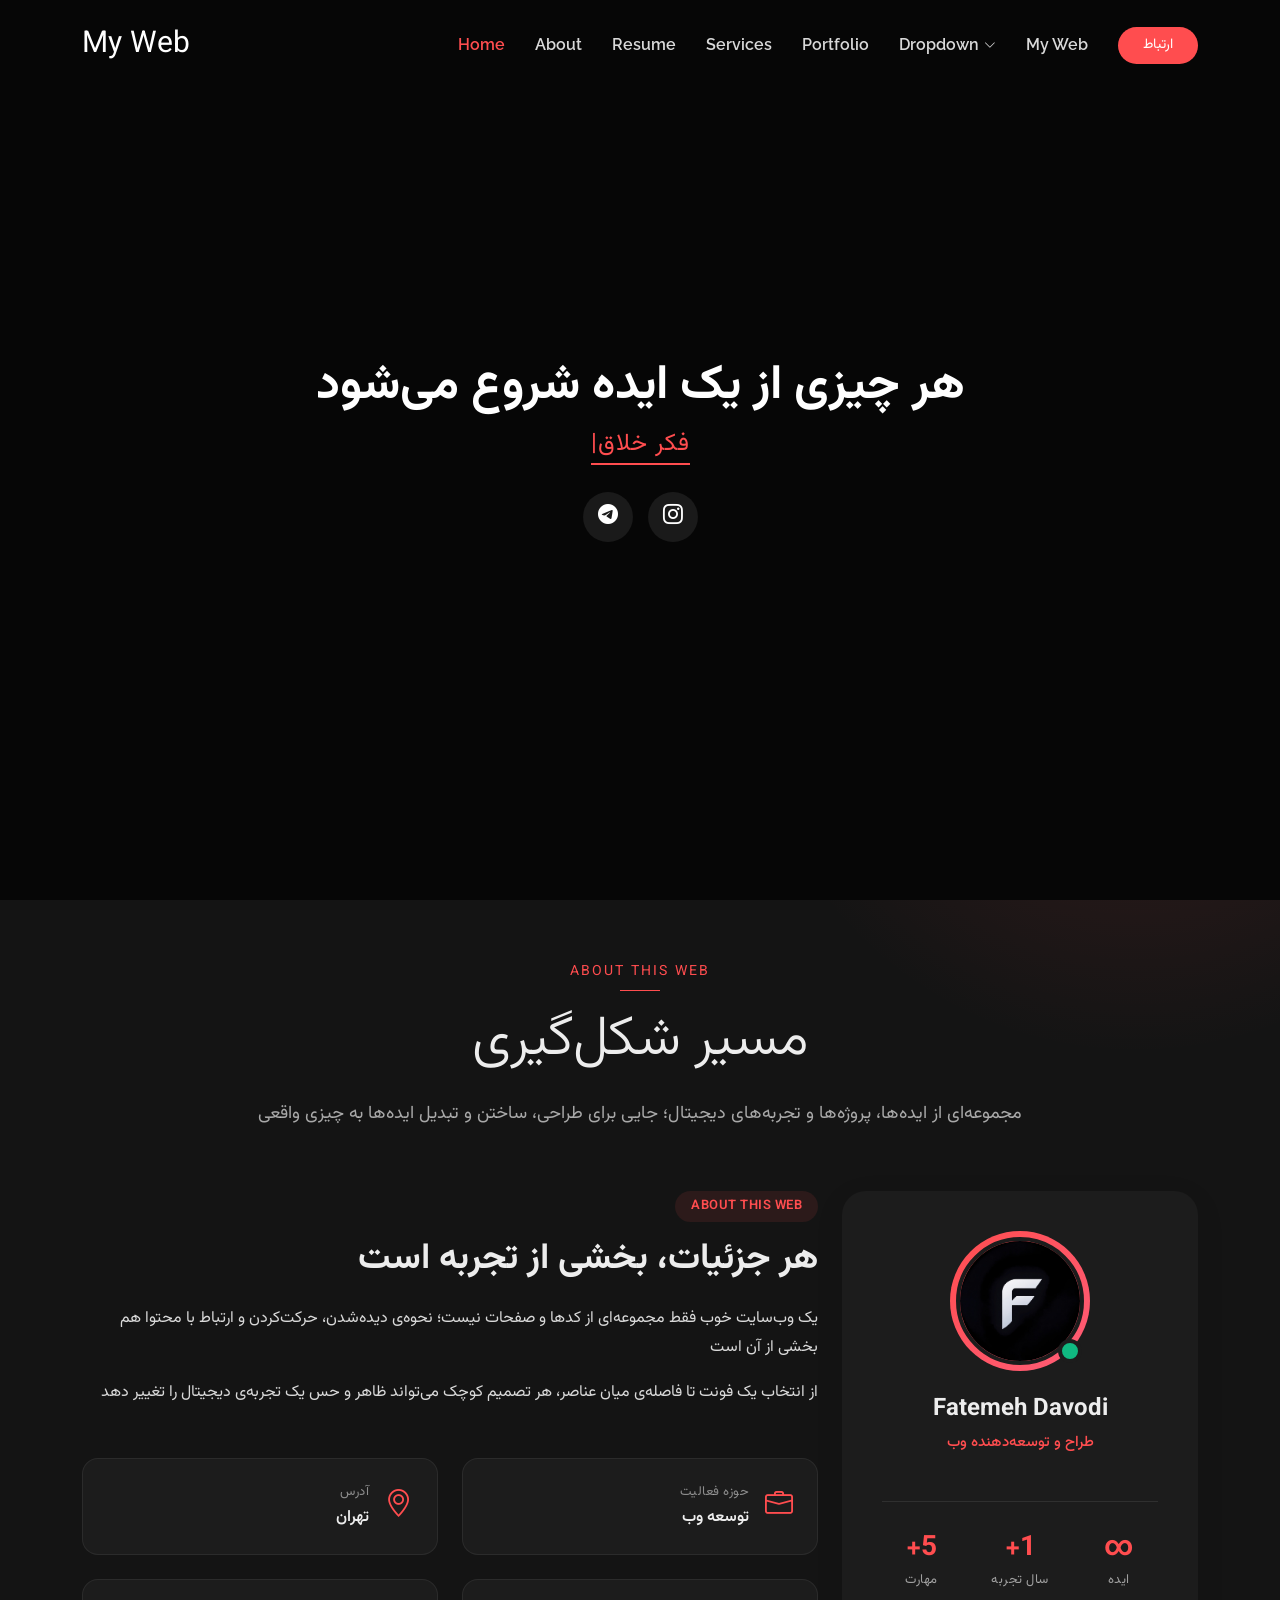
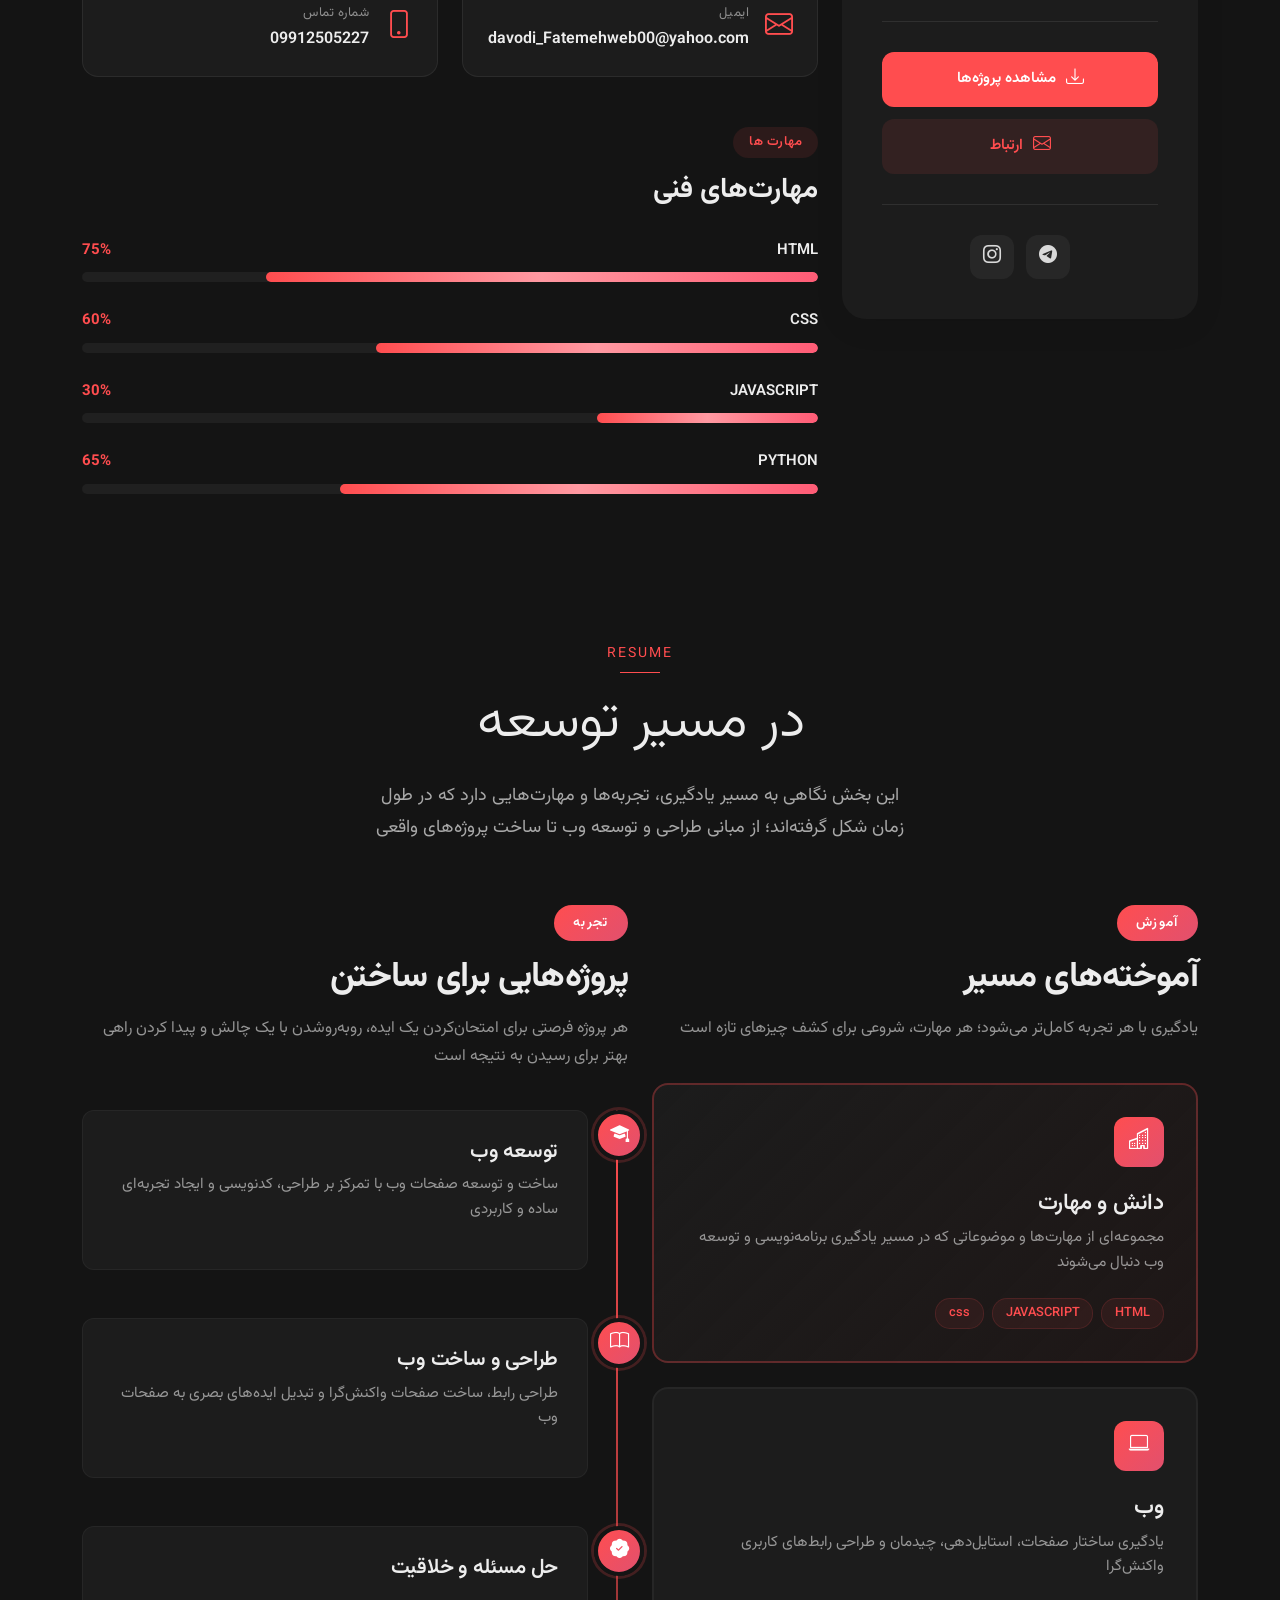
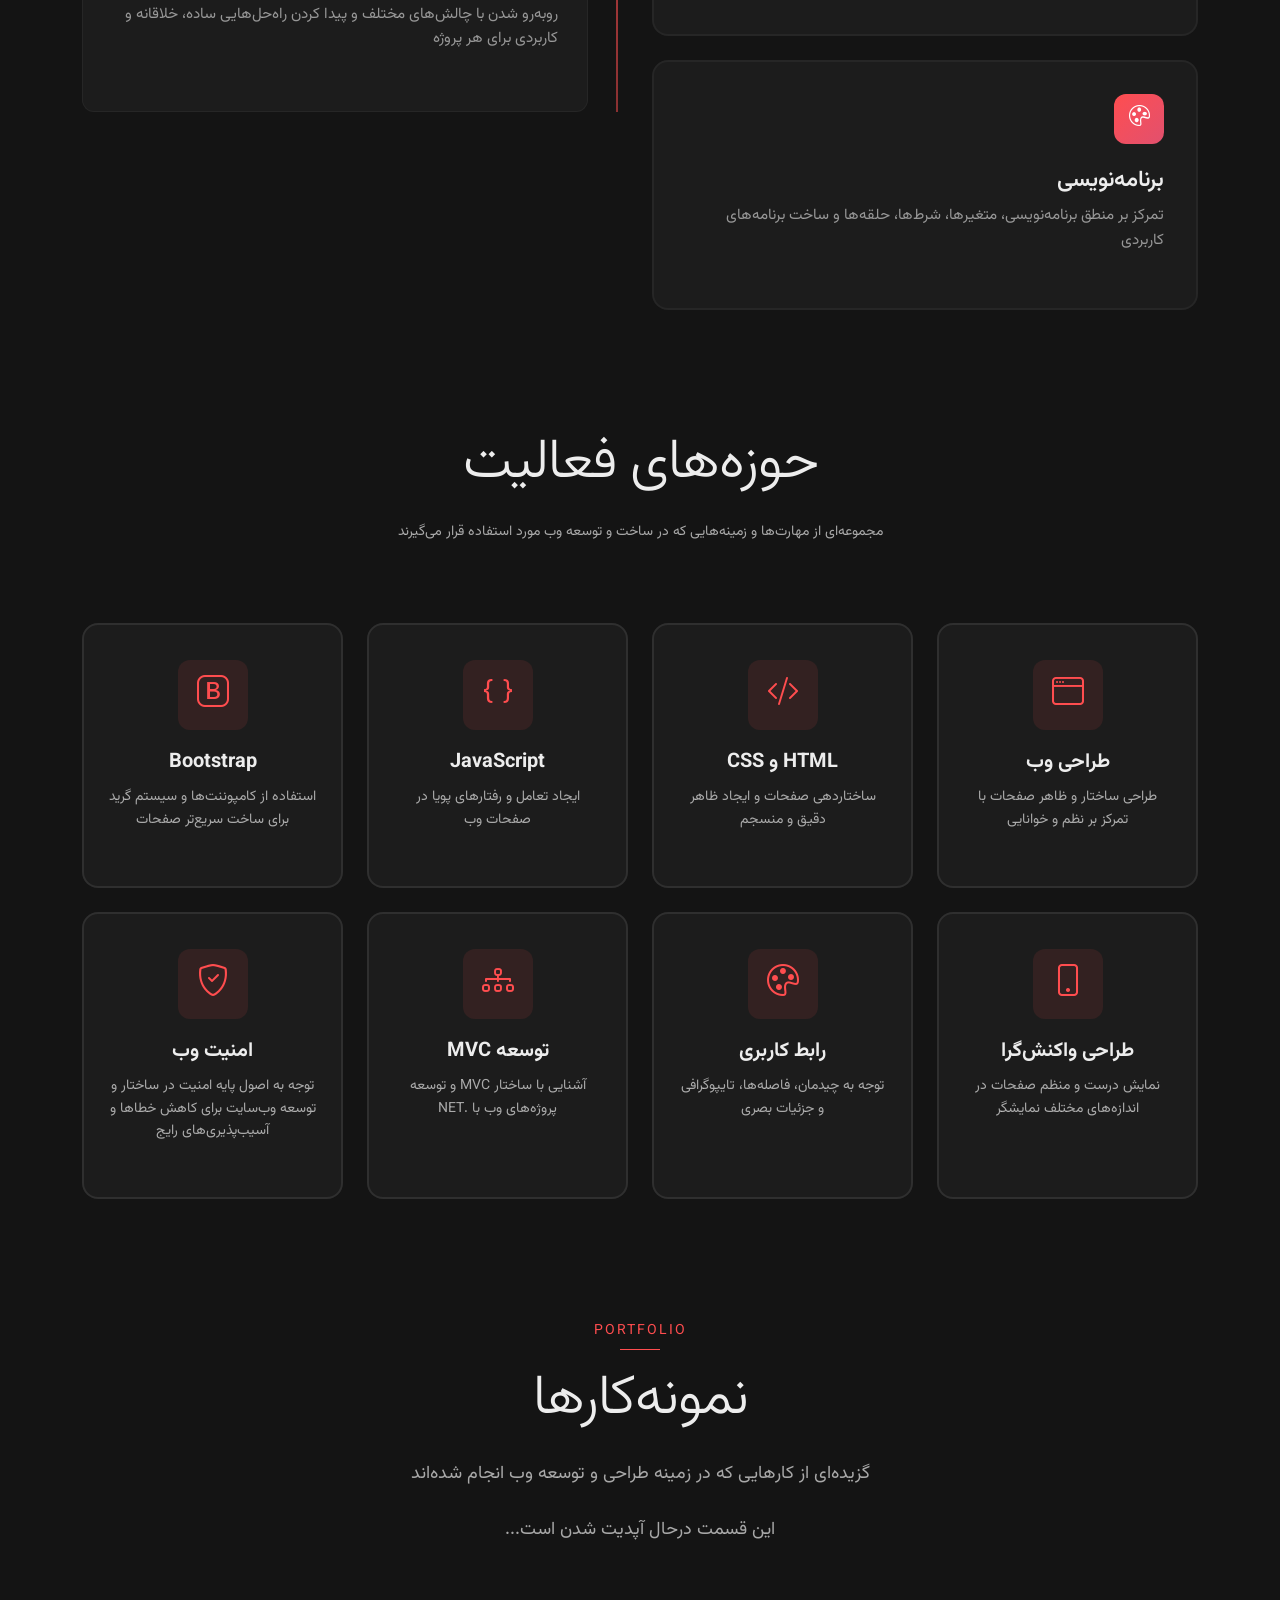
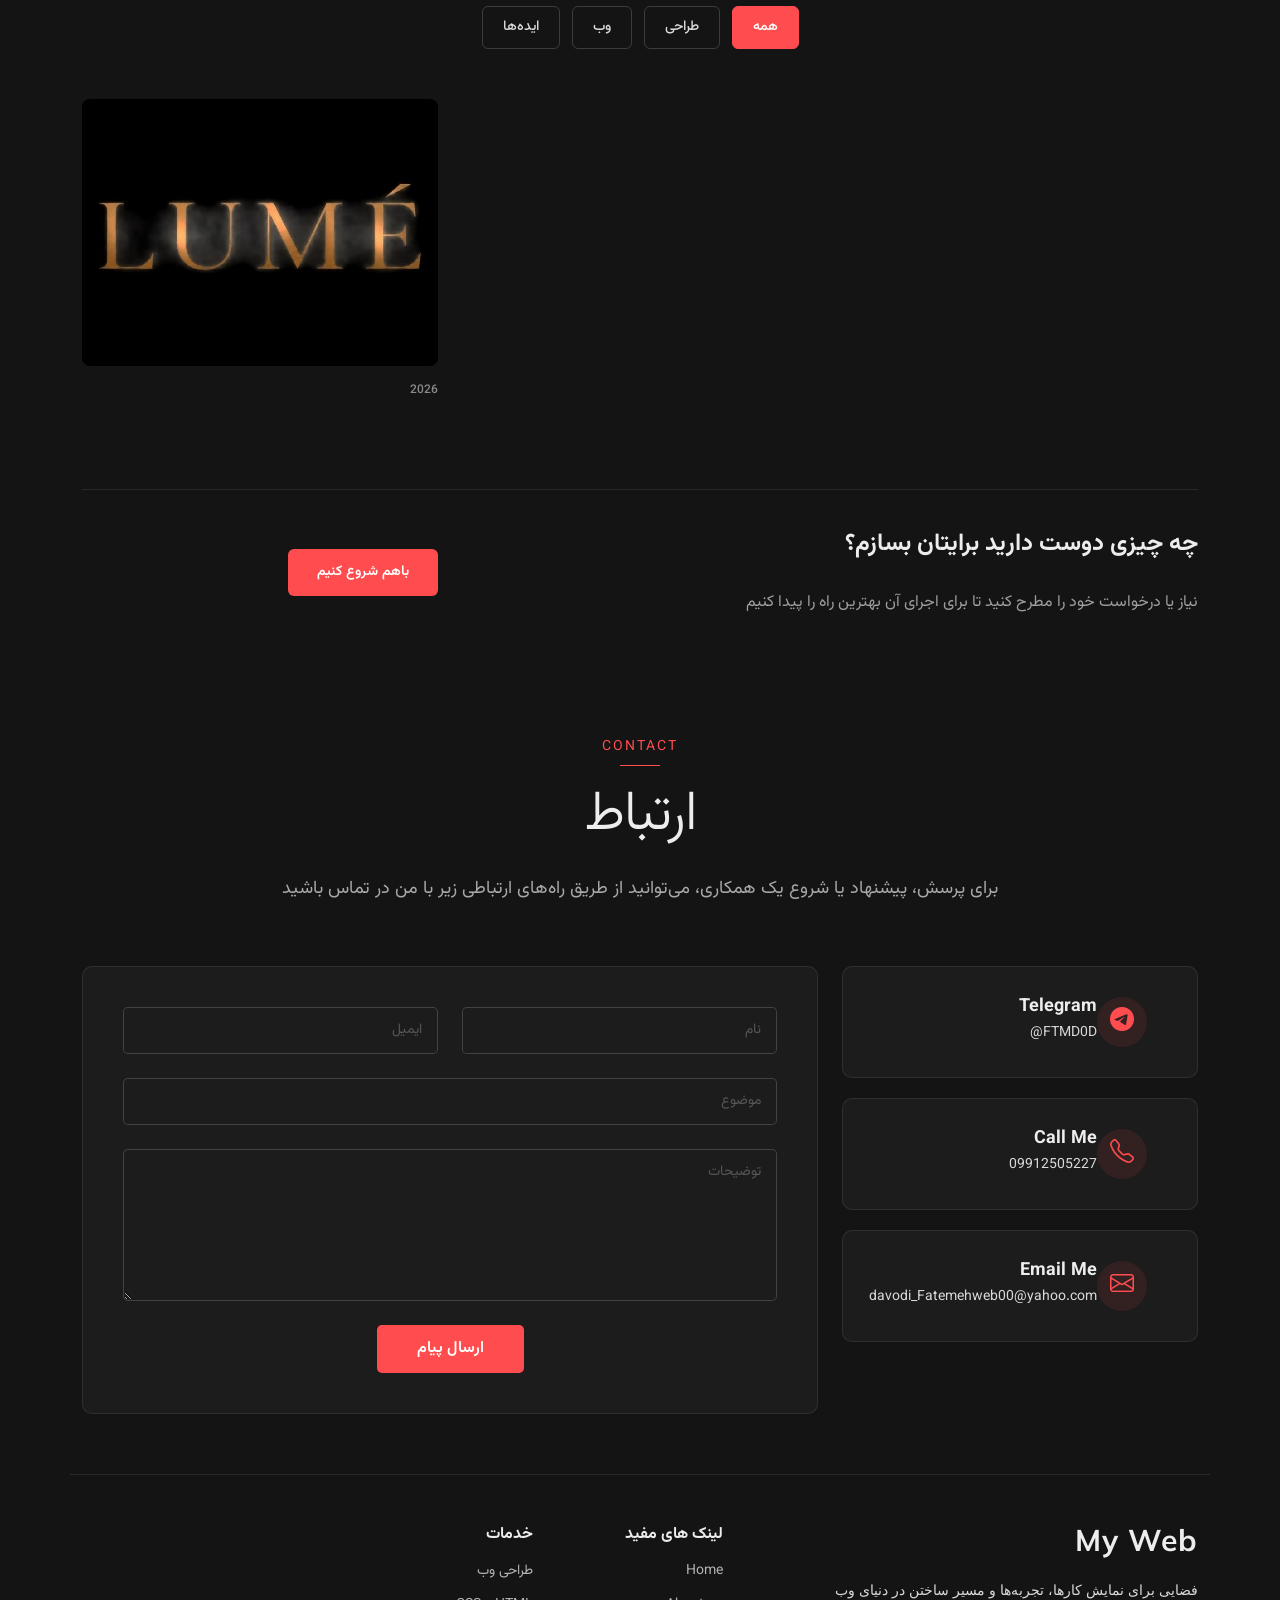
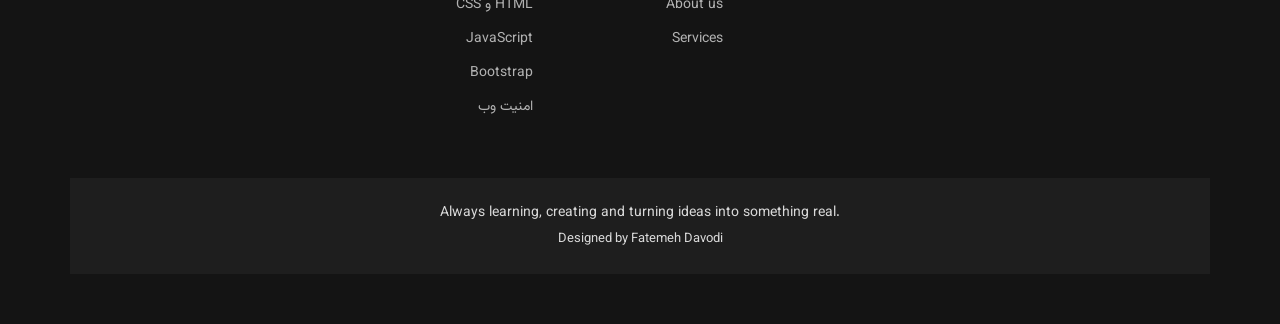
==== index.html @ 041c952c "Initial commit" ====
<!DOCTYPE html>
<html lang="fa" dir="rtl">

<head>
  <meta charset="utf-8">
  <meta content="width=device-width, initial-scale=1.0" name="viewport">
  <title>Index - Craftivo Bootstrap Template</title>
  <meta name="description" content="">
  <meta name="keywords" content="">
<link rel="preconnect" href="https://fonts.googleapis.com">
<link rel="preconnect" href="https://fonts.gstatic.com" crossorigin>
<link href="https://fonts.googleapis.com/css2?family=Vazirmatn:wght@100..900&display=swap" rel="stylesheet">


  <!-- Favicons -->
  <link href="assets/img/logo.jpg" rel="icon">
  <link href="assets/img/apple-touch-icon.png" rel="apple-touch-icon">

  <!-- Fonts -->
  <link href="https://fonts.googleapis.com" rel="preconnect">
  <link href="https://fonts.gstatic.com" rel="preconnect" crossorigin>
  <link href="https://fonts.googleapis.com/css2?family=Roboto:ital,wght@0,100;0,300;0,400;0,500;0,700;0,900;1,100;1,300;1,400;1,500;1,700;1,900&family=Raleway:ital,wght@0,100;0,200;0,300;0,400;0,500;0,600;0,700;0,800;0,900;1,100;1,200;1,300;1,400;1,500;1,600;1,700;1,800;1,900&family=Mulish:ital,wght@0,200;0,300;0,400;0,500;0,600;0,700;0,800;0,900;1,200;1,300;1,400;1,500;1,600;1,700;1,800;1,900&display=swap" rel="stylesheet">

  <!-- Vendor CSS Files -->
  <link href="assets/vendor/bootstrap/css/bootstrap.min.css" rel="stylesheet">
  <link href="assets/vendor/bootstrap-icons/bootstrap-icons.css" rel="stylesheet">
  <link href="assets/vendor/aos/aos.css" rel="stylesheet">
  <link href="assets/vendor/glightbox/css/glightbox.min.css" rel="stylesheet">
  <link href="assets/vendor/swiper/swiper-bundle.min.css" rel="stylesheet">

  <!-- Main CSS File -->
  <link href="assets/css/main.css" rel="stylesheet">

  <!-- =======================================================
  * Template Name: Craftivo
  * Template URL: https://bootstrapmade.com/craftivo-bootstrap-portfolio-template/
  * Updated: Oct 04 2025 with Bootstrap v5.3.8
  * Author: BootstrapMade.com
  * License: https://bootstrapmade.com/license/
  ======================================================== -->
</head>

<body class="index-page">

  <header id="header" class="header d-flex align-items-center fixed-top">
    <div class="container-fluid container-xl position-relative d-flex align-items-center">

      <a href="index.html" class="logo d-flex align-items-center me-auto">
        <!-- Uncomment the line below if you also wish to use an image logo -->
        <!-- <img src="assets/img/logo.jpg" alt=""> -->
        <h1 class="sitename">My Web</h1>
      </a>

      <nav id="navmenu" class="navmenu">
        <ul>
          <li><a href="#hero" class="active">Home</a></li>
          <li><a href="#about">About</a></li>
          <li><a href="#resume">Resume</a></li>
          <li><a href="#services">Services</a></li>
          <li><a href="#portfolio">Portfolio</a></li>
          <li class="dropdown"><a href="#"><span>Dropdown</span> <i class="bi bi-chevron-down toggle-dropdown"></i></a>
            <ul>
              <li><a href="lume.html">LUMÉ Jewelry</a></li>
                <ul>
                  <li><a href="lume.html">LUMÉ Jewelry</a></li>
                  <li><a href="#">Deep Dropdown 2</a></li>
                  <li><a href="#">Deep Dropdown 3</a></li>
                  <li><a href="#">Deep Dropdown 4</a></li>
                  <li><a href="#">Deep Dropdown 5</a></li>
                </ul>
              </li>
              <li><a href="#">Dropdown 2</a></li>
              <li><a href="#">Dropdown 3</a></li>
              <li><a href="#">Dropdown 4</a></li>
            </ul>
          </li>
          <li><a href="#contact">My Web</a></li>
        </ul>
        <i class="mobile-nav-toggle d-xl-none bi bi-list"></i>
      </nav>

      <a class="btn-getstarted" href="index.html#contact">ارتباط</a>

    </div>
  </header>

  <main class="main">

    <!-- Hero Section -->
    <section id="hero" class="hero section dark-background">

      <div class="container" data-aos="fade-up" data-aos-delay="100">
        <div class="row justify-content-center">
          <div class="col-lg-8 text-center">
            <h2>هر چیزی از یک ایده شروع می‌شود</h2>
<p>
  <span class="typed" data-typed-items="فکر خلاق, طراحی دقیق, ساخت هوشمند, نتیجه ماندگار"></span>
  <span class="typed-cursor" aria-hidden="true"></span>
</p>
  
<div class="social-links">
  <a href="https://instagram.com/ftm.d_d" target="_blank" rel="noopener noreferrer">
    <i class="bi bi-instagram"></i>
  </a>

  <a href="https://t.me/FTMD0D" target="_blank" rel="noopener noreferrer">
    <i class="bi bi-telegram"></i>
  </a>
</div>

          </div>
        </div>
      </div>

    </section><!-- /Hero Section -->

    <!-- About Section -->
    <section id="about" class="about section">

      <!-- Section Title -->
      <div class="container section-title" data-aos="fade-up">
        <span class="subtitle">About This Web</span>
        <h2>مسیر شکل‌گیری</h2>
        <p>مجموعه‌ای از ایده‌ها، پروژه‌ها و تجربه‌های دیجیتال؛ جایی برای طراحی، ساختن و تبدیل ایده‌ها به چیزی واقعی</p>
      </div><!-- End Section Title -->

      <div class="container" data-aos="fade-up" data-aos-delay="100">

        <div class="row gy-5">
          <div class="col-lg-4" data-aos="zoom-in" data-aos-delay="150">
            <div class="profile-card">
              <div class="profile-header">
                <div class="profile-avatar">
                  <img src="assets/img/logo.jpg" class="img-fluid" alt="">
                  <div class="status-indicator"></div>
                </div>
                <h3>Fatemeh Davodi</h3>
                <span class="role">طراح و توسعه‌دهنده وب</span>
              </div>

              <div class="profile-stats">
                <div class="stat-item">
                  <h4>∞</h4>
                  <p>ایده</p>
                </div>
                <div class="stat-item">
                  <h4>1+</h4>
                  <p>سال تجربه</p>
                </div>
                <div class="stat-item">
                  <h4>5+</h4>
                  <p>مهارت</p>
                </div>
              </div>

              <div class="profile-actions">
                <a href="#portfolio" class="btn-primary"><i class="bi bi-download"></i>مشاهده پروژه‌ها</a>
                <a href="#contact" class="btn-secondary"><i class="bi bi-envelope"></i>ارتباط</a>
              </div>

              <div class="social-connect">
                <a href="https://t.me/FTMD0D" target="_blank" rel="noopener noreferrer">
               <i class="bi bi-telegram"></i>
               </a>
                <a href="https://instagram.com/ftm.d_d" target="_blank" rel="noopener noreferrer">
               <i class="bi bi-instagram"></i>
               </a>
              </div>
            </div>
          </div>

          <div class="col-lg-8" data-aos="fade-left" data-aos-delay="200">
            <div class="content-wrapper">
              <div class="bio-section">
                <div class="section-tag">About This Web</div>
                <h2>هر جزئیات، بخشی از تجربه است</h2>
                <p>یک وب‌سایت خوب فقط مجموعه‌ای از کدها و صفحات نیست؛ نحوه‌ی دیده‌شدن، حرکت‌کردن و ارتباط با محتوا هم بخشی از آن است</p>
                <p>از انتخاب یک فونت تا فاصله‌ی میان عناصر، هر تصمیم کوچک می‌تواند ظاهر و حس یک تجربه‌ی دیجیتال را تغییر دهد</p>
              </div>

              <div class="details-grid">
                <div class="detail-item" data-aos="fade-up" data-aos-delay="250">
                  <i class="bi bi-briefcase"></i>
                  <div class="detail-content">
                    <span>حوزه فعالیت</span>
                    <strong>توسعه وب</strong>
                  </div>
                </div>

                <div class="detail-item" data-aos="fade-up" data-aos-delay="350">
                  <i class="bi bi-geo-alt"></i>
                  <div class="detail-content">
                    <span>آدرس</span>
                    <strong>تهران</strong>
                  </div>
                </div>

                <div class="detail-item" data-aos="fade-up" data-aos-delay="100">
                  <i class="bi bi-envelope"></i>
                  <div class="detail-content">
                    <span>ایمیل</span>
                    <strong>davodi_Fatemehweb00@yahoo.com</strong>
                  </div>
                </div>

                <div class="detail-item" data-aos="fade-up" data-aos-delay="150">
                  <i class="bi bi-phone"></i>
                  <div class="detail-content">
                    <span>شماره تماس</span>
                    <strong>09912505227</strong>
                  </div>
                </div>
              </div>

              <div class="skills-showcase" data-aos="fade-up" data-aos-delay="250">
                <div class="section-tag">مهارت ها</div>
                <h3>مهارت‌های فنی</h3>

                <div class="skills-list skills-animation">
                  <div class="skill-item">
                    <div class="skill-info">
                      <span class="skill-name">HTML</span>
                      <span class="skill-percent">75%</span>
                    </div>
                    <div class="progress">
                      <div class="progress-bar" role="progressbar" aria-valuenow="75" aria-valuemin="0" aria-valuemax="100"></div>
                    </div>
                  </div>

                  <div class="skill-item">
                    <div class="skill-info">
                      <span class="skill-name">CSS</span>
                      <span class="skill-percent">60%</span>
                    </div>
                    <div class="progress">
                      <div class="progress-bar" role="progressbar" aria-valuenow="60" aria-valuemin="0" aria-valuemax="100"></div>
                    </div>
                  </div>

                  <div class="skill-item">
                    <div class="skill-info">
                      <span class="skill-name">JAVASCRIPT</span>
                      <span class="skill-percent">30%</span>
                    </div>
                    <div class="progress">
                      <div class="progress-bar" role="progressbar" aria-valuenow="30" aria-valuemin="0" aria-valuemax="100"></div>
                    </div>
                  </div>

                  <div class="skill-item">
                    <div class="skill-info">
                      <span class="skill-name">PYTHON</span>
                      <span class="skill-percent">65%</span>
                    </div>
                    <div class="progress">
                      <div class="progress-bar" role="progressbar" aria-valuenow="65" aria-valuemin="0" aria-valuemax="100"></div>
                    </div>
                  </div>

    </section><!-- /About Section -->

    <!-- Resume Section -->
    <section id="resume" class="resume section">

      <!-- Section Title -->
      <div class="container section-title" data-aos="fade-up">
        <span class="subtitle">Resume</span>
        <h2>در مسیر توسعه</h2>
        <p>این بخش نگاهی به مسیر یادگیری، تجربه‌ها و مهارت‌هایی دارد که در طول زمان شکل گرفته‌اند؛ از مبانی طراحی و توسعه وب تا ساخت پروژه‌های واقعی</p>
      </div><!-- End Section Title -->

      <div class="container" data-aos="fade-up" data-aos-delay="100">

        <div class="row gy-5">
          <div class="col-lg-6">
            <div class="experience-section">
              <div class="section-header" data-aos="fade-right" data-aos-delay="200">
                <div class="header-content">
                  <span class="section-badge">آموزش</span>
                  <h2>آموخته‌های مسیر</h2>
                  <p>یادگیری با هر تجربه کامل‌تر می‌شود؛ هر مهارت، شروعی برای کشف چیزهای تازه است</p>
                </div>
              </div>

              <div class="experience-cards">
                <div class="exp-card featured" data-aos="zoom-in" data-aos-delay="300">
                  <div class="card-header">
                    <div class="company-logo">
                      <i class="bi bi-buildings"></i>
                    </div>
                  </div>

                  <div class="card-body">
                    <h3>دانش و مهارت</h3>
                    <p class="description">مجموعه‌ای از مهارت‌ها و موضوعاتی که در مسیر یادگیری برنامه‌نویسی و توسعه وب دنبال می‌شوند</p>
                    <div class="skills-tags">
                      <span class="skill-tag">HTML</span>
                      <span class="skill-tag">JAVASCRIPT</span>
                      <span class="skill-tag">css</span>
                    </div>
                  </div>
                </div>

                <div class="exp-card" data-aos="zoom-in" data-aos-delay="350">
                  <div class="card-header">
                    <div class="company-logo">
                      <i class="bi bi-laptop"></i>
                    </div>
                  </div>
                  <div class="card-body">
                    <h3>وب</h3>
                    <p class="description">یادگیری ساختار صفحات، استایل‌دهی، چیدمان و طراحی رابط‌های کاربری واکنش‌گرا</p>
                  </div>
                </div>

                <div class="exp-card" data-aos="zoom-in" data-aos-delay="400">
                  <div class="card-header">
                    <div class="company-logo">
                      <i class="bi bi-palette"></i>
                    </div>
                  </div>
                  <div class="card-body">
                    <h3>برنامه‌نویسی</h3>
                    <p class="description">تمرکز بر منطق برنامه‌نویسی، متغیرها، شرط‌ها، حلقه‌ها و ساخت برنامه‌های کاربردی</p>
                  </div>
                </div>
              </div>
            </div>
          </div>

          <div class="col-lg-6">
            <div class="education-section">
              <div class="section-header" data-aos="fade-left" data-aos-delay="200">
                <div class="header-content">
                  <span class="section-badge">تجربه</span>
                  <h2>پروژه‌هایی برای ساختن</h2>
                  <p>هر پروژه فرصتی برای امتحان‌کردن یک ایده، روبه‌روشدن با یک چالش و پیدا کردن راهی بهتر برای رسیدن به نتیجه است</p>
                </div>
              </div>

              <div class="education-timeline" data-aos="fade-left" data-aos-delay="300">
                <div class="timeline-track">
                  <div class="timeline-item">
                    <div class="timeline-marker">
                      <i class="bi bi-mortarboard-fill"></i>
                    </div>
                    <div class="timeline-content">

                      <h4>توسعه وب</h4>
                      <p class="description">ساخت و توسعه صفحات وب با تمرکز بر طراحی، کدنویسی و ایجاد تجربه‌ای ساده و کاربردی</p>        
                    </div>
                  </div>

                  <div class="timeline-item">
                    <div class="timeline-marker">
                      <i class="bi bi-book"></i>
                    </div>
                    <div class="timeline-content">
                      <h4>طراحی و ساخت وب</h4>
                      <p class="description">طراحی رابط، ساخت صفحات واکنش‌گرا و تبدیل ایده‌های بصری به صفحات وب</p>
                    </div>
                  </div>

                  <div class="timeline-item">
                    <div class="timeline-marker">
                      <i class="bi bi-patch-check-fill"></i>
                    </div>
                    <div class="timeline-content">
                      <h4>حل مسئله و خلاقیت</h4>
                      <div class="certifications-list">
                        <div class="cert-item">
                         <p class="description">روبه‌رو شدن با چالش‌های مختلف و پیدا کردن راه‌حل‌هایی ساده، خلاقانه و کاربردی برای هر پروژه</p>
                        </div>
            </div>
          </div>
        </div>

      </div>

    </section><!-- /Resume Section -->

    <!-- Services Section -->
    <section id="services" class="services section">

      <!-- Section Title -->
      <div class="container section-title" data-aos="fade-up">
        <h2>حوزه‌های فعالیت</h2>
        <p>مجموعه‌ای از مهارت‌ها و زمینه‌هایی که در ساخت و توسعه وب مورد استفاده قرار می‌گیرند</p>
      </div><!-- End Section Title -->

      <div class="container" data-aos="fade-up" data-aos-delay="100">

        <div class="row gy-4">
          <div class="col-lg-3 col-md-6" data-aos="zoom-in" data-aos-delay="100">
            <div class="service-item">
              <div class="icon-wrapper">
                <i class="bi-window"></i>
              </div>
              <h4>طراحی وب</h4>
              <p>طراحی ساختار و ظاهر صفحات با تمرکز بر نظم و خوانایی</p>
            </div>
          </div>

          <div class="col-lg-3 col-md-6" data-aos="zoom-in" data-aos-delay="200">
            <div class="service-item featured">
              <div class="icon-wrapper">
                <i class="bi-code-slash"></i>
              </div>
              <h4>HTML و CSS</h4>
              <p>ساختاردهی صفحات و ایجاد ظاهر دقیق و منسجم</p>  
            </div>
          </div>

          <div class="col-lg-3 col-md-6" data-aos="zoom-in" data-aos-delay="300">
            <div class="service-item">
              <div class="icon-wrapper">
                <i class="bi-braces"></i>
              </div>
              <h4>JavaScript</h4>
              <p>ایجاد تعامل و رفتارهای پویا در صفحات وب</p>
            </div>
          </div>

          <div class="col-lg-3 col-md-6" data-aos="zoom-in" data-aos-delay="400">
            <div class="service-item">
              <div class="icon-wrapper">
                <i class="bi-bootstrap"></i>
              </div>
              <h4>Bootstrap</h4>
              <p>استفاده از کامپوننت‌ها و سیستم گرید برای ساخت سریع‌تر صفحات</p>
            </div>
          </div>

          <div class="col-lg-3 col-md-6" data-aos="zoom-in" data-aos-delay="100">
            <div class="service-item">
              <div class="icon-wrapper">
                <i class="bi-phone"></i>
              </div>
              <h4>طراحی واکنش‌گرا</h4>
              <p>نمایش درست و منظم صفحات در اندازه‌های مختلف نمایشگر</p>
            </div>
          </div>

          <div class="col-lg-3 col-md-6" data-aos="zoom-in" data-aos-delay="200">
            <div class="service-item">
              <div class="icon-wrapper">
                <i class="bi-palette"></i>
              </div>
              <h4>رابط کاربری</h4>
              <p>توجه به چیدمان، فاصله‌ها، تایپوگرافی و جزئیات بصری</p>
            </div>
          </div>

          <div class="col-lg-3 col-md-6" data-aos="zoom-in" data-aos-delay="300">
            <div class="service-item">
              <div class="icon-wrapper">
                <i class="bi-diagram-3"></i>
              </div>
              <h4>توسعه MVC</h4>
              <p>آشنایی با ساختار MVC و توسعه پروژه‌های وب با .NET</p>
            </div>
          </div>

          <div class="col-lg-3 col-md-6" data-aos="zoom-in" data-aos-delay="400">
            <div class="service-item">
              <div class="icon-wrapper">
                <i class="bi bi-shield-check"></i>
              </div>
              <h4>امنیت وب</h4>
              <p>توجه به اصول پایه امنیت در ساختار و توسعه وب‌سایت برای کاهش خطاها و آسیب‌پذیری‌های رایج</p>
            </div>
          </div>

        </div>


    </section><!-- /Services Section -->

    <!-- Portfolio Section -->
    <section id="portfolio" class="portfolio section">

      <!-- Section Title -->
      <div class="container section-title" data-aos="fade-up">
        <span class="subtitle">Portfolio</span>
        <h2>نمونه‌کارها</h2>
        <p>گزیده‌ای از کارهایی که در زمینه طراحی و توسعه وب انجام شده‌اند</p><br>
        <p>این قسمت درحال آپدیت شدن است...</p>
      </div><!-- End Section Title -->

      <div class="container" data-aos="fade-up" data-aos-delay="100">

        <div class="isotope-layout" data-default-filter="*" data-layout="masonry" data-sort="original-order">
          <ul class="portfolio-filters isotope-filters" data-aos="fade-up" data-aos-delay="200">
            <li data-filter="*" class="filter-active">همه</li>
            <li data-filter=".filter-creative">طراحی</li>
            <li data-filter=".filter-digital">وب</li>
            <li data-filter=".filter-strategy">ایده‌ها</li>
          </ul>

          <div class="row gy-4 isotope-container" data-aos="fade-up" data-aos-delay="300">
            <div class="col-lg-4 col-md-6 portfolio-item isotope-item filter-creative">
              <div class="portfolio-card">
                <div class="portfolio-image-container">
                  <img src="assets/img/lume.jpg" alt="Creative Project" class="img-fluid" loading="lazy">
                  <div class="portfolio-overlay">
                    <div class="portfolio-info">
                      <span class="project-category">Web Design</span>
                      <h4>LUMÉ Jewelry Website</h4>
                    </div>
                    <div class="portfolio-actions">
            
                      <a href="lume.html" class="portfolio-details">
                        <i class="bi bi-arrow-right"></i>
                      </a>
                    </div>
                  </div>
                </div>
                <div class="portfolio-meta">
                  <div class="project-year">2026</div>
                </div>
              </div>
            </div>

        </div>

        <div class="portfolio-bottom" data-aos="fade-up" data-aos-delay="400">
          <div class="row align-items-center">
            <div class="col-lg-8">
              <h3>چه چیزی دوست دارید برایتان بسازم؟</h3><br>
              <p>نیاز یا درخواست خود را مطرح کنید تا برای اجرای آن بهترین راه را پیدا کنیم</p>
            </div>
            <div class="col-lg-4 text-lg-end">
              <a href="#contact" class="btn btn-accent">باهم شروع کنیم</a>
            </div>
          </div>
        </div>

      </div>

    </section><!-- /Portfolio Section -->

    <!-- Contact Section -->
    <section id="contact" class="contact section">

      <!-- Section Title -->
      <div class="container section-title" data-aos="fade-up">
        <span class="subtitle">Contact</span>
        <h2>ارتباط</h2>
        <p>برای پرسش، پیشنهاد یا شروع یک همکاری، می‌توانید از طریق راه‌های ارتباطی زیر با من در تماس باشید</p>
      </div><!-- End Section Title -->

      <div class="container">

        <div class="row gy-4">

          <div class="col-lg-4">
            <div class="info-item">
              <div class="icon-wrapper">
                <i class="bi bi-telegram"></i>
              </div>
              <div>
                <h3>Telegram</h3>
                <p>FTMD0D@</p>
              </div>
            </div>

            <div class="info-item">
              <div class="icon-wrapper">
                <i class="bi bi-telephone"></i>
              </div>
              <div>
                <h3>Call Me</h3>
                <p>09912505227</p>
              </div>
            </div>

            <div class="info-item">
              <div class="icon-wrapper">
                <i class="bi bi-envelope"></i>
              </div>
              <div>
                <h3>Email Me</h3>
                <p>davodi_Fatemehweb00@yahoo.com</p>
              </div>
            </div>

          </div>

<div class="col-lg-8">

<form action="https://formspree.io/f/mljgglkg"
      method="POST"
      class="php-email-form"
      data-formspree="true">

    <div class="row gy-4">

      <div class="col-md-6">
        <input
          type="text"
          name="name"
          class="form-control"
          placeholder="نام"
          required>
      </div>

      <div class="col-md-6">
        <input
          type="email"
          name="email"
          class="form-control"
          placeholder="ایمیل"
          required>
      </div>

      <div class="col-md-12">
        <input
          type="text"
          name="subject"
          class="form-control"
          placeholder="موضوع"
          required>
      </div>

      <div class="col-md-12">
        <textarea
          class="form-control"
          name="message"
          rows="6"
          placeholder="توضیحات"
          required></textarea>
      </div>

      <div class="col-md-12 text-center">

        <button type="submit">
          ارسال پیام
        </button>

      </div>

    </div>

  </form>

</div>

        </div>

      </div>

    </section><!-- /Contact Section -->

  </main>

  <footer id="footer" class="footer">

    <div class="container footer-top">
      <div class="row gy-4">
        <div class="col-lg-5 col-md-12 footer-about">
          <a href="index.html" class="logo d-flex align-items-center">
            <span class="sitename">My Web</span>
          </a>
          <p>فضایی برای نمایش کارها، تجربه‌ها و مسیر ساختن در دنیای وب</p>
        </div>

        <div class="col-lg-2 col-6 footer-links">
          <h4>لینک های مفید</h4>
          <ul>
            <li><a href="#">Home</a></li>
            <li><a href="#about">About us</a></li>
            <li><a href="#services">Services</a></li>
          </ul>
        </div>

        <div class="col-lg-2 col-6 footer-links">
          <h4>خدمات</h4>
          <ul>
            <li><a href="#services">طراحی وب</a></li>
            <li><a href="#services">HTML و CSS</a></li>
            <li><a href="#services">JavaScript</a></li>
            <li><a href="#services">Bootstrap</a></li>
            <li><a href="#services">امنیت وب</a></li>
          </ul>
        </div>

    <div class="container copyright text-center mt-4">
      <p>.Always learning, creating and turning ideas into something real</p>
      <div class="credits">
        <!-- All the links in the footer should remain intact. -->
        <!-- You can delete the links only if you've purchased the pro version. -->
        <!-- Licensing information: https://bootstrapmade.com/license/ -->
        <!-- Purchase the pro version with working PHP/AJAX contact form: [buy-url] -->
        Designed by Fatemeh Davodi
      </div>
    </div>

  </footer>

  <!-- Scroll Top -->
  <a href="#" id="scroll-top" class="scroll-top d-flex align-items-center justify-content-center"><i class="bi bi-arrow-up-short"></i></a>

  <!-- Preloader -->
  <div id="preloader"></div>

  <!-- Vendor JS Files -->
  <script src="assets/vendor/bootstrap/js/bootstrap.bundle.min.js"></script>
  <script src="assets/vendor/php-email-form/validate.js"></script>
  <script src="assets/vendor/aos/aos.js"></script>
  <script src="assets/vendor/typed.js/typed.umd.js"></script>
  <script src="assets/vendor/waypoints/noframework.waypoints.js"></script>
  <script src="assets/vendor/glightbox/js/glightbox.min.js"></script>
  <script src="assets/vendor/imagesloaded/imagesloaded.pkgd.min.js"></script>
  <script src="assets/vendor/isotope-layout/isotope.pkgd.min.js"></script>
  <script src="assets/vendor/swiper/swiper-bundle.min.js"></script>

  <!-- Main JS File -->
  <script src="assets/js/main.js"></script>

<script>
  const contactForm = document.querySelector('.php-email-form[data-formspree="true"]');

  if (contactForm) {

    contactForm.addEventListener('submit', async function (event) {

      event.preventDefault();

      const submitButton = contactForm.querySelector('button[type="submit"]');

      submitButton.disabled = true;
      submitButton.textContent = 'در حال ارسال...';

      const oldMessage = contactForm.querySelector('.form-success-message');

      if (oldMessage) {
        oldMessage.remove();
      }

      try {

        const response = await fetch(contactForm.action, {
          method: 'POST',
          body: new FormData(contactForm),
          headers: {
            'Accept': 'application/json'
          }
        });

        if (response.ok) {

          const successMessage = document.createElement('div');

          successMessage.className = 'form-success-message';
          successMessage.textContent = 'پیام شما با موفقیت ارسال شد.';

          successMessage.style.display = 'block';
          successMessage.style.marginTop = '15px';
          successMessage.style.color = '#198754';
          successMessage.style.fontWeight = '500';
          successMessage.style.textAlign = 'center';

          submitButton.parentNode.appendChild(successMessage);

          contactForm.reset();

          submitButton.disabled = false;
          submitButton.textContent = 'ارسال پیام';

        } else {

          throw new Error('ارسال فرم ناموفق بود.');

        }

      } catch (error) {

        const errorMessage = document.createElement('div');

        errorMessage.className = 'form-error-message';
        errorMessage.textContent = 'ارسال پیام انجام نشد. لطفاً دوباره تلاش کنید.';

        errorMessage.style.display = 'block';
        errorMessage.style.marginTop = '15px';
        errorMessage.style.color = '#dc3545';
        errorMessage.style.fontWeight = '500';
        errorMessage.style.textAlign = 'center';

        submitButton.parentNode.appendChild(errorMessage);

        submitButton.disabled = false;
        submitButton.textContent = 'ارسال پیام';

      }

    }, true);

  }
</script>

</body>

</html>
---- assets/css/main.css ----
/**
* Template Name: Craftivo
* Template URL: https://bootstrapmade.com/craftivo-bootstrap-portfolio-template/
* Updated: Oct 04 2025 with Bootstrap v5.3.8
* Author: BootstrapMade.com
* License: https://bootstrapmade.com/license/
*/

@charset "UTF-8";

/*--------------------------------------------------------------
# Font & Color Variables
# Help: https://bootstrapmade.com/color-system/
--------------------------------------------------------------*/
/* Fonts */
:root {
  --default-font: "Roboto",  system-ui, -apple-system, "Segoe UI", Roboto, "Helvetica Neue", Arial, "Noto Sans", "Liberation Sans", sans-serif, "Apple Color Emoji", "Segoe UI Emoji", "Segoe UI Symbol", "Noto Color Emoji";
  --heading-font: "Mulish",  sans-serif;
  --nav-font: "Raleway",  sans-serif;
}

/* Global Colors - The following color variables are used throughout the website. Updating them here will change the color scheme of the entire website */
:root { 
  --background-color: #141414; /* Background color for the entire website, including individual sections */
  --default-color: #d9d9d9; /* Default color used for the majority of the text content across the entire website */
  --heading-color: #ededed; /* Color for headings, subheadings and title throughout the website */
  --accent-color: #ff4d4f; /* Accent color that represents your brand on the website. It's used for buttons, links, and other elements that need to stand out */
  --surface-color: #1c1c1c; /* The surface color is used as a background of boxed elements within sections, such as cards, icon boxes, or other elements that require a visual separation from the global background. */
  --contrast-color: #ffffff; /* Contrast color for text, ensuring readability against backgrounds of accent, heading, or default colors. */
}

/* Nav Menu Colors - The following color variables are used specifically for the navigation menu. They are separate from the global colors to allow for more customization options */
:root {
  --nav-color: #d9d9d9;  /* The default color of the main navmenu links */
  --nav-hover-color: #ff4d4f; /* Applied to main navmenu links when they are hovered over or active */
  --nav-mobile-background-color: #2e2e2e; /* Used as the background color for mobile navigation menu */
  --nav-dropdown-background-color: #2e2e2e; /* Used as the background color for dropdown items that appear when hovering over primary navigation items */
  --nav-dropdown-color: #d9d9d9; /* Used for navigation links of the dropdown items in the navigation menu. */
  --nav-dropdown-hover-color: #ff4d4f; /* Similar to --nav-hover-color, this color is applied to dropdown navigation links when they are hovered over. */
}

/* Color Presets - These classes override global colors when applied to any section or element, providing reuse of the sam color scheme. */

.light-background {
  --background-color: rgba(41, 41, 41, 0.8);
  --surface-color: #484848;
}

.dark-background {
  --background-color: #060606;
  --default-color: #ffffff;
  --heading-color: #ffffff;
  --surface-color: #252525;
  --contrast-color: #ffffff;
}

/* Smooth scroll */
:root {
  scroll-behavior: smooth;
}

/*--------------------------------------------------------------
# General Styling & Shared Classes
--------------------------------------------------------------*/
body {
  color: var(--default-color);
  background-color: var(--background-color);
  font-family: var(--default-font);
}

a {
  color: var(--accent-color);
  text-decoration: none;
  transition: 0.3s;
}

a:hover {
  color: color-mix(in srgb, var(--accent-color), transparent 25%);
  text-decoration: none;
}

h1,
h2,
h3,
h4,
h5,
h6 {
  color: var(--heading-color);
  font-family: var(--heading-font);
}

/* PHP Email Form Messages
------------------------------*/
.php-email-form .error-message {
  display: none;
  background: #df1529;
  color: #ffffff;
  text-align: left;
  padding: 15px;
  margin-bottom: 24px;
  font-weight: 600;
}

.php-email-form .sent-message {
  display: none;
  color: #ffffff;
  background: #059652;
  text-align: center;
  padding: 15px;
  margin-bottom: 24px;
  font-weight: 600;
}

.php-email-form .loading {
  display: none;
  background: var(--surface-color);
  text-align: center;
  padding: 15px;
  margin-bottom: 24px;
}

.php-email-form .loading:before {
  content: "";
  display: inline-block;
  border-radius: 50%;
  width: 24px;
  height: 24px;
  margin: 0 10px -6px 0;
  border: 3px solid var(--accent-color);
  border-top-color: var(--surface-color);
  animation: php-email-form-loading 1s linear infinite;
}

@keyframes php-email-form-loading {
  0% {
    transform: rotate(0deg);
  }

  100% {
    transform: rotate(360deg);
  }
}

/*--------------------------------------------------------------
# Global Header
--------------------------------------------------------------*/
.header {
  --heading-color: #ffffff;
  color: var(--default-color);
  background-color: var(--background-color);
  padding: 15px 0;
  transition: all 0.5s;
  z-index: 997;
}

.header .logo {
  line-height: 1;
}

.header .logo img {
  max-height: 36px;
  margin-right: 8px;
}

.header .logo h1 {
  font-size: 30px;
  margin: 0;
  font-weight: 400;
  color: var(--heading-color);
}

.header .btn-getstarted,
.header .btn-getstarted:focus {
  color: var(--contrast-color);
  background: var(--accent-color);
  font-size: 14px;
  padding: 8px 25px;
  margin: 0 0 0 30px;
  border-radius: 50px;
  transition: 0.3s;
}

.header .btn-getstarted:hover,
.header .btn-getstarted:focus:hover {
  color: var(--contrast-color);
  background: color-mix(in srgb, var(--accent-color), transparent 15%);
}

@media (max-width: 1200px) {
  .header .logo {
    order: 1;
  }

  .header .btn-getstarted {
    order: 2;
    margin: 0 15px 0 0;
    padding: 6px 15px;
  }

  .header .navmenu {
    order: 3;
  }
}

.scrolled .header {
  box-shadow: 0px 0 18px rgba(0, 0, 0, 0.1);
}

/* Global Header on Scroll
------------------------------*/
.scrolled .header {
  --background-color: rgba(20, 20, 20, 0.8);
}

/* Index Page Header
------------------------------*/
.index-page .header {
  --background-color: rgba(255, 255, 255, 0);
}

/* Index Page Header on Scroll
------------------------------*/
.index-page.scrolled .header {
  --background-color: rgba(20, 20, 20, 0.8);
}

/*--------------------------------------------------------------
# Navigation Menu
--------------------------------------------------------------*/
/* Navmenu - Desktop */
@media (min-width: 1200px) {
  .navmenu {
    padding: 0;
  }

  .navmenu ul {
    margin: 0;
    padding: 0;
    display: flex;
    list-style: none;
    align-items: center;
  }

  .navmenu li {
    position: relative;
  }

  .navmenu a,
  .navmenu a:focus {
    color: var(--nav-color);
    padding: 18px 15px;
    font-size: 16px;
    font-family: var(--nav-font);
    font-weight: 600;
    display: flex;
    align-items: center;
    justify-content: space-between;
    white-space: nowrap;
    transition: 0.3s;
  }

  .navmenu a i,
  .navmenu a:focus i {
    font-size: 12px;
    line-height: 0;
    margin-left: 5px;
    transition: 0.3s;
  }

  .navmenu li:last-child a {
    padding-right: 0;
  }

  .navmenu li:hover>a,
  .navmenu .active,
  .navmenu .active:focus {
    color: var(--nav-hover-color);
  }

  .navmenu .dropdown ul {
    margin: 0;
    padding: 10px 0;
    background: var(--nav-dropdown-background-color);
    display: block;
    position: absolute;
    visibility: hidden;
    left: 14px;
    top: 130%;
    opacity: 0;
    transition: 0.3s;
    border-radius: 4px;
    z-index: 99;
    box-shadow: 0px 0px 30px rgba(0, 0, 0, 0.1);
  }

  .navmenu .dropdown ul li {
    min-width: 200px;
  }

  .navmenu .dropdown ul a {
    padding: 10px 20px;
    font-size: 15px;
    text-transform: none;
    color: var(--nav-dropdown-color);
  }

  .navmenu .dropdown ul a i {
    font-size: 12px;
  }

  .navmenu .dropdown ul a:hover,
  .navmenu .dropdown ul .active:hover,
  .navmenu .dropdown ul li:hover>a {
    color: var(--nav-dropdown-hover-color);
  }

  .navmenu .dropdown:hover>ul {
    opacity: 1;
    top: 100%;
    visibility: visible;
  }

  .navmenu .dropdown .dropdown ul {
    top: 0;
    left: -90%;
    visibility: hidden;
  }

  .navmenu .dropdown .dropdown:hover>ul {
    opacity: 1;
    top: 0;
    left: -100%;
    visibility: visible;
  }
}

/* Navmenu - Mobile */
@media (max-width: 1199px) {
  .mobile-nav-toggle {
    color: var(--nav-color);
    font-size: 28px;
    line-height: 0;
    margin-right: 10px;
    cursor: pointer;
    transition: color 0.3s;
  }

  .navmenu {
    padding: 0;
    z-index: 9997;
  }

  .navmenu ul {
    display: none;
    list-style: none;
    position: absolute;
    inset: 60px 20px 20px 20px;
    padding: 10px 0;
    margin: 0;
    border-radius: 6px;
    background-color: var(--nav-mobile-background-color);
    overflow-y: auto;
    transition: 0.3s;
    z-index: 9998;
    box-shadow: 0px 0px 30px rgba(0, 0, 0, 0.1);
  }

  .navmenu a,
  .navmenu a:focus {
    color: var(--nav-dropdown-color);
    padding: 10px 20px;
    font-family: var(--nav-font);
    font-size: 17px;
    font-weight: 500;
    display: flex;
    align-items: center;
    justify-content: space-between;
    white-space: nowrap;
    transition: 0.3s;
  }

  .navmenu a i,
  .navmenu a:focus i {
    font-size: 12px;
    line-height: 0;
    margin-left: 5px;
    width: 30px;
    height: 30px;
    display: flex;
    align-items: center;
    justify-content: center;
    border-radius: 50%;
    transition: 0.3s;
    background-color: color-mix(in srgb, var(--accent-color), transparent 90%);
  }

  .navmenu a i:hover,
  .navmenu a:focus i:hover {
    background-color: var(--accent-color);
    color: var(--contrast-color);
  }

  .navmenu a:hover,
  .navmenu .active,
  .navmenu .active:focus {
    color: var(--nav-dropdown-hover-color);
  }

  .navmenu .active i,
  .navmenu .active:focus i {
    background-color: var(--accent-color);
    color: var(--contrast-color);
    transform: rotate(180deg);
  }

  .navmenu .dropdown ul {
    position: static;
    display: none;
    z-index: 99;
    padding: 10px 0;
    margin: 10px 20px;
    background-color: var(--nav-dropdown-background-color);
    border: 1px solid color-mix(in srgb, var(--default-color), transparent 90%);
    box-shadow: none;
    transition: all 0.5s ease-in-out;
  }

  .navmenu .dropdown ul ul {
    background-color: rgba(33, 37, 41, 0.1);
  }

  .navmenu .dropdown>.dropdown-active {
    display: block;
    background-color: rgba(33, 37, 41, 0.03);
  }

  .mobile-nav-active {
    overflow: hidden;
  }

  .mobile-nav-active .mobile-nav-toggle {
    color: #fff;
    position: absolute;
    font-size: 32px;
    top: 15px;
    right: 15px;
    margin-right: 0;
    z-index: 9999;
  }

  .mobile-nav-active .navmenu {
    position: fixed;
    overflow: hidden;
    inset: 0;
    background: rgba(33, 37, 41, 0.8);
    transition: 0.3s;
  }

  .mobile-nav-active .navmenu>ul {
    display: block;
  }
}

/*--------------------------------------------------------------
# Global Footer
--------------------------------------------------------------*/
.footer {
  color: var(--default-color);
  background-color: var(--background-color);
  font-size: 14px;
  padding-bottom: 50px;
  position: relative;
}

.footer .footer-top {
  padding-top: 50px;
  border-top: 1px solid color-mix(in srgb, var(--default-color), transparent 90%);
}

.footer .footer-about .logo {
  line-height: 1;
  margin-bottom: 25px;
}

.footer .footer-about .logo img {
  max-height: 40px;
  margin-right: 6px;
}

.footer .footer-about .logo span {
  color: var(--heading-color);
  font-size: 30px;
  font-weight: 700;
  letter-spacing: 1px;
  font-family: var(--heading-font);
}

.footer .footer-about p {
  font-size: 14px;
  font-family: var(--heading-font);
}

.footer .social-links a {
  display: flex;
  align-items: center;
  justify-content: center;
  width: 40px;
  height: 40px;
  border-radius: 50%;
  border: 1px solid color-mix(in srgb, var(--default-color), transparent 50%);
  font-size: 16px;
  color: color-mix(in srgb, var(--default-color), transparent 50%);
  margin-right: 10px;
  transition: 0.3s;
}

.footer .social-links a:hover {
  color: var(--accent-color);
  border-color: var(--accent-color);
}

.footer h4 {
  font-size: 16px;
  font-weight: bold;
  position: relative;
  padding-bottom: 12px;
}

.footer .footer-links {
  margin-bottom: 30px;
}

.footer .footer-links ul {
  list-style: none;
  padding: 0;
  margin: 0;
}

.footer .footer-links ul i {
  padding-right: 2px;
  font-size: 12px;
  line-height: 0;
}

.footer .footer-links ul li {
  padding: 10px 0;
  display: flex;
  align-items: center;
}

.footer .footer-links ul li:first-child {
  padding-top: 0;
}

.footer .footer-links ul a {
  color: color-mix(in srgb, var(--default-color), transparent 20%);
  display: inline-block;
  line-height: 1;
}

.footer .footer-links ul a:hover {
  color: var(--accent-color);
}

.footer .footer-contact p {
  margin-bottom: 5px;
}

.footer .copyright {
  padding-top: 25px;
  padding-bottom: 25px;
  background-color: color-mix(in srgb, var(--default-color), transparent 95%);
}

.footer .copyright p {
  margin-bottom: 0;
}

.footer .credits {
  margin-top: 6px;
  font-size: 13px;
}

/*--------------------------------------------------------------
# Preloader
--------------------------------------------------------------*/
#preloader {
  position: fixed;
  inset: 0;
  z-index: 999999;
  overflow: hidden;
  background: var(--background-color);
  transition: all 0.6s ease-out;
}

#preloader:before {
  content: "";
  position: fixed;
  top: calc(50% - 30px);
  left: calc(50% - 30px);
  border: 6px solid #ffffff;
  border-color: var(--accent-color) transparent var(--accent-color) transparent;
  border-radius: 50%;
  width: 60px;
  height: 60px;
  animation: animate-preloader 1.5s linear infinite;
}

@keyframes animate-preloader {
  0% {
    transform: rotate(0deg);
  }

  100% {
    transform: rotate(360deg);
  }
}

/*--------------------------------------------------------------
# Scroll Top Button
--------------------------------------------------------------*/
.scroll-top {
  position: fixed;
  visibility: hidden;
  opacity: 0;
  right: 15px;
  bottom: 15px;
  z-index: 99999;
  background-color: var(--accent-color);
  width: 40px;
  height: 40px;
  border-radius: 4px;
  transition: all 0.4s;
}

.scroll-top i {
  font-size: 24px;
  color: var(--contrast-color);
  line-height: 0;
}

.scroll-top:hover {
  background-color: color-mix(in srgb, var(--accent-color), transparent 20%);
  color: var(--contrast-color);
}

.scroll-top.active {
  visibility: visible;
  opacity: 1;
}

/*--------------------------------------------------------------
# Disable aos animation delay on mobile devices
--------------------------------------------------------------*/
@media screen and (max-width: 768px) {
  [data-aos-delay] {
    transition-delay: 0 !important;
  }
}

/*--------------------------------------------------------------
# Global Page Titles & Breadcrumbs
--------------------------------------------------------------*/
.page-title {
  color: var(--default-color);
  background-color: var(--background-color);
  padding: 20px 0;
  position: relative;
}

.page-title h1 {
  font-size: 28px;
  font-weight: 700;
  margin: 0;
}

.page-title .breadcrumbs ol {
  display: flex;
  flex-wrap: wrap;
  list-style: none;
  padding: 0 0 10px 0;
  margin: 0;
  font-size: 14px;
  font-weight: 400;
}

.page-title .breadcrumbs ol li+li {
  padding-left: 10px;
}

.page-title .breadcrumbs ol li+li::before {
  content: "/";
  display: inline-block;
  padding-right: 10px;
  color: color-mix(in srgb, var(--default-color), transparent 70%);
}

/*--------------------------------------------------------------
# Global Sections
--------------------------------------------------------------*/
section,
.section {
  color: var(--default-color);
  background-color: var(--background-color);
  padding: 60px 0;
  scroll-margin-top: 90px;
  overflow: clip;
}

@media (max-width: 1199px) {

  section,
  .section {
    scroll-margin-top: 66px;
  }
}

/*--------------------------------------------------------------
# Global Section Titles
--------------------------------------------------------------*/
.section-title {
  text-align: center;
  padding-bottom: 60px;
  position: relative;
}

.section-title h2 {
  font-size: 3.5rem;
  font-weight: 300;
  line-height: 1.2;
  color: var(--heading-color);
  margin-bottom: 1.5rem;
  letter-spacing: -1px;
}

@media (max-width: 768px) {
  .section-title h2 {
    font-size: 2.5rem;
  }
}

.section-title .subtitle {
  display: inline-block;
  font-size: 0.875rem;
  font-weight: 400;
  color: var(--accent-color);
  text-transform: uppercase;
  letter-spacing: 2px;
  margin-bottom: 1.5rem;
  position: relative;
}

.section-title .subtitle::after {
  content: "";
  position: absolute;
  bottom: -8px;
  left: 50%;
  transform: translateX(-50%);
  width: 40px;
  height: 1px;
  background: var(--accent-color);
}

.section-title p {
  font-size: 1.125rem;
  line-height: 1.8;
  color: color-mix(in srgb, var(--default-color), transparent 25%);
  max-width: 900px;
  margin: 0 auto;
  text-wrap: balance;
}

/*--------------------------------------------------------------
# Hero Section
--------------------------------------------------------------*/
.hero {
  padding-top: 80px;
  min-height: 100vh;
  position: relative;
  display: flex;
  align-items: center;
  justify-content: center;
  overflow: hidden;
  padding-bottom: 80px;
}

.hero img {
  position: absolute;
  inset: 0;
  display: block;
  width: 100%;
  height: 100%;
  object-fit: cover;
  z-index: 1;
}

.hero:before {
  content: "";
  background: color-mix(in srgb, var(--background-color), transparent 30%);
  position: absolute;
  inset: 0;
  z-index: 2;
  border-radius: 0;
}

.hero .container {
  position: relative;
  z-index: 3;
}

.hero h2 {
  margin: 0;
  font-size: 48px;
  font-weight: 700;
}

.hero p {
  margin: 10px 0 0 0;
  font-size: 24px;
  color: color-mix(in srgb, var(--default-color), transparent 20%);
}

.hero p span {
  color: var(--accent-color);
  letter-spacing: 1px;
  border-bottom: 2px solid var(--accent-color);
}

.hero .social-links {
  margin-top: 30px;
  display: flex;
  justify-content: center;
  gap: 15px;
}

.hero .social-links a {
  display: flex;
  align-items: center;
  justify-content: center;
  width: 50px;
  height: 50px;
  border-radius: 50%;
  background: color-mix(in srgb, var(--default-color), transparent 92%);
  color: var(--default-color);
  font-size: 20px;
  transition: 0.3s;
}

.hero .social-links a:hover {
  background: var(--accent-color);
  color: var(--contrast-color);
  transform: translateY(-3px);
}

@media (max-width: 768px) {
  .hero h2 {
    font-size: 32px;
  }

  .hero p {
    font-size: 20px;
  }
}

/*--------------------------------------------------------------
# About Section
--------------------------------------------------------------*/
.about {
  overflow: hidden;
  position: relative;
}

.about::before {
  content: "";
  position: absolute;
  top: -50%;
  right: -20%;
  width: 800px;
  height: 800px;
  background: radial-gradient(circle, color-mix(in srgb, var(--accent-color), transparent 85%) 0%, transparent 70%);
  border-radius: 50%;
  z-index: 0;
  pointer-events: none;
}

.about .container {
  position: relative;
  z-index: 1;
}

.about .profile-card {
  background: var(--surface-color);
  border-radius: 24px;
  padding: 40px;
  box-shadow: 0 8px 30px rgba(0, 0, 0, 0.08);
  position: sticky;
  top: 100px;
}

.about .profile-card .profile-header {
  text-align: center;
  padding-bottom: 30px;
  border-bottom: 1px solid color-mix(in srgb, var(--default-color), transparent 90%);
}

.about .profile-card .profile-header .profile-avatar {
  width: 140px;
  height: 140px;
  margin: 0 auto 24px;
  position: relative;
  border-radius: 50%;
  padding: 6px;
  background: linear-gradient(135deg, var(--accent-color), color-mix(in srgb, var(--accent-color), #ff6b9d 50%));
}

.about .profile-card .profile-header .profile-avatar img {
  width: 100%;
  height: 100%;
  object-fit: cover;
  border-radius: 50%;
  border: 4px solid var(--surface-color);
}

.about .profile-card .profile-header .profile-avatar .status-indicator {
  position: absolute;
  bottom: 8px;
  right: 8px;
  width: 24px;
  height: 24px;
  background: #10b981;
  border: 4px solid var(--surface-color);
  border-radius: 50%;
  animation: pulse 2s infinite;
}

.about .profile-card .profile-header h3 {
  font-size: 24px;
  font-weight: 700;
  margin-bottom: 8px;
  color: var(--heading-color);
}

.about .profile-card .profile-header .role {
  display: inline-block;
  font-size: 15px;
  color: var(--accent-color);
  font-weight: 500;
  margin-bottom: 16px;
}

.about .profile-card .profile-header .rating {
  display: flex;
  align-items: center;
  justify-content: center;
  gap: 4px;
  margin-top: 12px;
}

.about .profile-card .profile-header .rating i {
  color: #fbbf24;
  font-size: 16px;
}

.about .profile-card .profile-header .rating span {
  margin-left: 8px;
  font-weight: 600;
  color: var(--default-color);
  font-size: 15px;
}

.about .profile-card .profile-stats {
  display: grid;
  grid-template-columns: repeat(3, 1fr);
  gap: 20px;
  padding: 30px 0;
  border-bottom: 1px solid color-mix(in srgb, var(--default-color), transparent 90%);
}

.about .profile-card .profile-stats .stat-item {
  text-align: center;
}

.about .profile-card .profile-stats .stat-item h4 {
  font-size: 28px;
  font-weight: 700;
  color: var(--accent-color);
  margin-bottom: 6px;
}

.about .profile-card .profile-stats .stat-item p {
  font-size: 13px;
  color: color-mix(in srgb, var(--default-color), transparent 30%);
  text-transform: uppercase;
  letter-spacing: 0.5px;
  margin: 0;
}

.about .profile-card .profile-actions {
  display: flex;
  flex-direction: column;
  gap: 12px;
  padding: 30px 0;
  border-bottom: 1px solid color-mix(in srgb, var(--default-color), transparent 90%);
}

.about .profile-card .profile-actions a {
  display: flex;
  align-items: center;
  justify-content: center;
  gap: 10px;
  padding: 14px 24px;
  border-radius: 12px;
  font-weight: 600;
  font-size: 15px;
  text-decoration: none;
  transition: all 0.3s ease;
}

.about .profile-card .profile-actions a.btn-primary {
  background: var(--accent-color);
  color: var(--contrast-color);
}

.about .profile-card .profile-actions a.btn-primary:hover {
  background: color-mix(in srgb, var(--accent-color), #000 15%);
  transform: translateY(-2px);
  box-shadow: 0 6px 20px rgba(0, 0, 0, 0.15);
}

.about .profile-card .profile-actions a.btn-secondary {
  background: color-mix(in srgb, var(--accent-color), transparent 90%);
  color: var(--accent-color);
}

.about .profile-card .profile-actions a.btn-secondary:hover {
  background: color-mix(in srgb, var(--accent-color), transparent 85%);
}

.about .profile-card .profile-actions a i {
  font-size: 18px;
}

.about .profile-card .social-connect {
  display: flex;
  justify-content: center;
  gap: 12px;
  padding-top: 30px;
}

.about .profile-card .social-connect a {
  width: 44px;
  height: 44px;
  display: flex;
  align-items: center;
  justify-content: center;
  background: color-mix(in srgb, var(--default-color), transparent 94%);
  border-radius: 12px;
  color: var(--default-color);
  font-size: 18px;
  transition: all 0.3s ease;
}

.about .profile-card .social-connect a:hover {
  background: var(--accent-color);
  color: var(--contrast-color);
  transform: translateY(-3px);
}

.about .content-wrapper .bio-section {
  margin-bottom: 50px;
}

.about .content-wrapper .bio-section .section-tag {
  display: inline-block;
  padding: 6px 16px;
  background: color-mix(in srgb, var(--accent-color), transparent 90%);
  color: var(--accent-color);
  border-radius: 20px;
  font-size: 13px;
  font-weight: 600;
  text-transform: uppercase;
  letter-spacing: 0.5px;
  margin-bottom: 16px;
}

.about .content-wrapper .bio-section h2 {
  font-size: 36px;
  font-weight: 700;
  color: var(--heading-color);
  margin-bottom: 24px;
  line-height: 1.2;
}

.about .content-wrapper .bio-section p {
  font-size: 16px;
  line-height: 1.8;
  color: var(--default-color);
  margin-bottom: 16px;
}

.about .content-wrapper .bio-section p:last-child {
  margin-bottom: 0;
}

.about .content-wrapper .details-grid {
  display: grid;
  grid-template-columns: repeat(2, 1fr);
  gap: 24px;
  margin-bottom: 50px;
}

.about .content-wrapper .details-grid .detail-item {
  display: flex;
  align-items: center;
  gap: 16px;
  padding: 24px;
  background: var(--surface-color);
  border-radius: 16px;
  border: 1px solid color-mix(in srgb, var(--default-color), transparent 92%);
  transition: all 0.3s ease;
}

.about .content-wrapper .details-grid .detail-item:hover {
  border-color: var(--accent-color);
  transform: translateY(-3px);
  box-shadow: 0 8px 24px rgba(0, 0, 0, 0.08);
}

.about .content-wrapper .details-grid .detail-item i {
  font-size: 28px;
  color: var(--accent-color);
  flex-shrink: 0;
}

.about .content-wrapper .details-grid .detail-item .detail-content span {
  display: block;
  font-size: 13px;
  color: color-mix(in srgb, var(--default-color), transparent 40%);
  text-transform: uppercase;
  letter-spacing: 0.5px;
  margin-bottom: 4px;
}

.about .content-wrapper .details-grid .detail-item .detail-content strong {
  display: block;
  font-size: 16px;
  color: var(--heading-color);
  font-weight: 600;
}

.about .content-wrapper .skills-showcase .section-tag {
  display: inline-block;
  padding: 6px 16px;
  background: color-mix(in srgb, var(--accent-color), transparent 90%);
  color: var(--accent-color);
  border-radius: 20px;
  font-size: 13px;
  font-weight: 600;
  text-transform: uppercase;
  letter-spacing: 0.5px;
  margin-bottom: 16px;
}

.about .content-wrapper .skills-showcase h3 {
  font-size: 28px;
  font-weight: 700;
  color: var(--heading-color);
  margin-bottom: 32px;
}

.about .content-wrapper .skills-showcase .skills-list .skill-item {
  margin-bottom: 28px;
}

.about .content-wrapper .skills-showcase .skills-list .skill-item .skill-info {
  display: flex;
  justify-content: space-between;
  align-items: center;
  margin-bottom: 10px;
}

.about .content-wrapper .skills-showcase .skills-list .skill-item .skill-info .skill-name {
  font-size: 15px;
  font-weight: 600;
  color: var(--heading-color);
}

.about .content-wrapper .skills-showcase .skills-list .skill-item .skill-info .skill-percent {
  font-size: 15px;
  font-weight: 700;
  color: var(--accent-color);
}

.about .content-wrapper .skills-showcase .skills-list .skill-item .progress {
  height: 10px;
  border-radius: 10px;
  background: color-mix(in srgb, var(--default-color), transparent 94%);
  overflow: hidden;
}

.about .content-wrapper .skills-showcase .skills-list .skill-item .progress .progress-bar {
  width: 0;
  height: 100%;
  background: linear-gradient(90deg, var(--accent-color), color-mix(in srgb, var(--accent-color), #ff6b9d 50%));
  border-radius: 10px;
  transition: width 1.5s cubic-bezier(0.65, 0, 0.35, 1);
  position: relative;
}

.about .content-wrapper .skills-showcase .skills-list .skill-item .progress .progress-bar::after {
  content: "";
  position: absolute;
  top: 0;
  left: 0;
  right: 0;
  bottom: 0;
  background: linear-gradient(90deg, transparent, rgba(255, 255, 255, 0.4), transparent);
  animation: shimmer 2s infinite;
}

@keyframes pulse {

  0%,
  100% {
    opacity: 1;
  }

  50% {
    opacity: 0.6;
  }
}

@keyframes shimmer {
  0% {
    transform: translateX(-100%);
  }

  100% {
    transform: translateX(100%);
  }
}

@media (max-width: 992px) {
  .about .profile-card {
    position: static;
    margin-bottom: 40px;
  }

  .about .content-wrapper .bio-section h2 {
    font-size: 30px;
  }

  .about .content-wrapper .details-grid {
    grid-template-columns: 1fr;
  }

  .about .content-wrapper .skills-showcase h3 {
    font-size: 24px;
  }
}

@media (max-width: 576px) {
  .about .profile-card {
    padding: 30px 20px;
  }

  .about .profile-card .profile-header .profile-avatar {
    width: 120px;
    height: 120px;
  }

  .about .profile-card .profile-stats {
    grid-template-columns: repeat(3, 1fr);
    gap: 16px;
  }

  .about .profile-card .profile-stats .stat-item h4 {
    font-size: 24px;
  }

  .about .content-wrapper .bio-section h2 {
    font-size: 26px;
  }

  .about .content-wrapper .details-grid .detail-item {
    padding: 18px;
  }

  .about .content-wrapper .details-grid .detail-item i {
    font-size: 24px;
  }
}

/*--------------------------------------------------------------
# Resume Section
--------------------------------------------------------------*/
.resume .section-header {
  margin-bottom: 2.5rem;
}

.resume .section-header .header-content .section-badge {
  display: inline-block;
  background: linear-gradient(135deg, var(--accent-color), color-mix(in srgb, var(--accent-color), #6c5ce7 20%));
  color: var(--contrast-color);
  padding: 0.5rem 1.2rem;
  border-radius: 25px;
  font-size: 0.85rem;
  font-weight: 600;
  text-transform: uppercase;
  letter-spacing: 0.1em;
  margin-bottom: 1rem;
}

.resume .section-header .header-content h2 {
  font-size: 2.2rem;
  font-weight: 700;
  color: var(--heading-color);
  margin-bottom: 1rem;
  line-height: 1.2;
  letter-spacing: -0.02em;
}

.resume .section-header .header-content p {
  font-size: 1rem;
  line-height: 1.7;
  color: color-mix(in srgb, var(--default-color), transparent 35%);
  margin: 0;
}

.resume .experience-section .experience-cards {
  display: flex;
  flex-direction: column;
  gap: 1.5rem;
}

.resume .experience-section .experience-cards .exp-card {
  background: var(--surface-color);
  border-radius: 16px;
  padding: 2rem;
  border: 2px solid color-mix(in srgb, var(--default-color), transparent 95%);
  transition: all 0.3s ease;
  position: relative;
  overflow: hidden;
}

.resume .experience-section .experience-cards .exp-card::before {
  content: "";
  position: absolute;
  top: 0;
  left: 0;
  right: 0;
  height: 4px;
  background: linear-gradient(90deg, transparent, var(--accent-color), transparent);
  transform: translateX(-100%);
  transition: transform 0.3s ease;
}

.resume .experience-section .experience-cards .exp-card:hover {
  transform: translateY(-5px);
  border-color: color-mix(in srgb, var(--accent-color), transparent 80%);
  box-shadow: 0 15px 45px color-mix(in srgb, var(--default-color), transparent 85%);
}

.resume .experience-section .experience-cards .exp-card:hover::before {
  transform: translateX(0);
}

.resume .experience-section .experience-cards .exp-card.featured {
  border-color: color-mix(in srgb, var(--accent-color), transparent 70%);
  background: linear-gradient(135deg, var(--surface-color), color-mix(in srgb, var(--accent-color), transparent 95%));
}

.resume .experience-section .experience-cards .exp-card.featured::before {
  background: linear-gradient(90deg, var(--accent-color), color-mix(in srgb, var(--accent-color), #6c5ce7 20%), var(--accent-color));
}

.resume .experience-section .experience-cards .exp-card .card-header {
  display: flex;
  justify-content: space-between;
  align-items: center;
  margin-bottom: 1.5rem;
}

.resume .experience-section .experience-cards .exp-card .card-header .company-logo {
  width: 50px;
  height: 50px;
  background: linear-gradient(135deg, var(--accent-color), color-mix(in srgb, var(--accent-color), #6c5ce7 20%));
  border-radius: 12px;
  display: flex;
  align-items: center;
  justify-content: center;
}

.resume .experience-section .experience-cards .exp-card .card-header .company-logo i {
  font-size: 1.3rem;
  color: var(--contrast-color);
}

.resume .experience-section .experience-cards .exp-card .card-header .period-badge {
  background: color-mix(in srgb, var(--accent-color), transparent 85%);
  color: var(--accent-color);
  padding: 0.4rem 1rem;
  border-radius: 20px;
  font-size: 0.8rem;
  font-weight: 600;
  text-transform: uppercase;
  letter-spacing: 0.05em;
}

.resume .experience-section .experience-cards .exp-card .card-body h3 {
  font-size: 1.4rem;
  font-weight: 600;
  color: var(--heading-color);
  margin-bottom: 0.5rem;
  letter-spacing: -0.01em;
}

.resume .experience-section .experience-cards .exp-card .card-body .company-name {
  font-size: 1rem;
  color: color-mix(in srgb, var(--default-color), transparent 25%);
  font-weight: 500;
  margin-bottom: 0.3rem;
}

.resume .experience-section .experience-cards .exp-card .card-body .duration {
  display: inline-block;
  font-size: 0.9rem;
  color: var(--accent-color);
  font-weight: 600;
  background: color-mix(in srgb, var(--accent-color), transparent 90%);
  padding: 0.2rem 0.8rem;
  border-radius: 12px;
  margin-bottom: 1rem;
}

.resume .experience-section .experience-cards .exp-card .card-body .description {
  font-size: 0.95rem;
  line-height: 1.6;
  color: color-mix(in srgb, var(--default-color), transparent 35%);
  margin-bottom: 1.5rem;
}

.resume .experience-section .experience-cards .exp-card .card-body .skills-tags {
  display: flex;
  flex-wrap: wrap;
  gap: 0.5rem;
}

.resume .experience-section .experience-cards .exp-card .card-body .skills-tags .skill-tag {
  background: color-mix(in srgb, var(--accent-color), transparent 92%);
  color: var(--accent-color);
  padding: 0.3rem 0.8rem;
  border-radius: 15px;
  font-size: 0.8rem;
  font-weight: 500;
  border: 1px solid color-mix(in srgb, var(--accent-color), transparent 85%);
}

.resume .education-section .education-timeline .timeline-track {
  position: relative;
  padding-left: 2.5rem;
}

.resume .education-section .education-timeline .timeline-track::before {
  content: "";
  position: absolute;
  left: 10px;
  top: 0;
  bottom: 0;
  width: 2px;
  background: linear-gradient(180deg, var(--accent-color), color-mix(in srgb, var(--accent-color), transparent 50%));
}

.resume .education-section .education-timeline .timeline-track .timeline-item {
  position: relative;
  margin-bottom: 3rem;
}

.resume .education-section .education-timeline .timeline-track .timeline-item:last-child {
  margin-bottom: 0;
}

.resume .education-section .education-timeline .timeline-track .timeline-item .timeline-marker {
  position: absolute;
  left: -3.5rem;
  top: 0;
  width: 50px;
  height: 50px;
  background: linear-gradient(135deg, var(--accent-color), color-mix(in srgb, var(--accent-color), #6c5ce7 20%));
  border-radius: 50%;
  display: flex;
  align-items: center;
  justify-content: center;
  border: 4px solid var(--background-color);
  box-shadow: 0 0 0 3px color-mix(in srgb, var(--accent-color), transparent 80%);
}

.resume .education-section .education-timeline .timeline-track .timeline-item .timeline-marker i {
  font-size: 1.2rem;
  color: var(--contrast-color);
}

.resume .education-section .education-timeline .timeline-track .timeline-item .timeline-content {
  background: var(--surface-color);
  padding: 1.8rem;
  border-radius: 12px;
  border: 1px solid color-mix(in srgb, var(--default-color), transparent 95%);
  transition: all 0.3s ease;
}

.resume .education-section .education-timeline .timeline-track .timeline-item .timeline-content:hover {
  transform: translateX(5px);
  border-color: color-mix(in srgb, var(--accent-color), transparent 80%);
  box-shadow: 0 10px 30px color-mix(in srgb, var(--default-color), transparent 90%);
}

.resume .education-section .education-timeline .timeline-track .timeline-item .timeline-content .education-meta {
  display: flex;
  justify-content: space-between;
  align-items: center;
  margin-bottom: 1rem;
}

.resume .education-section .education-timeline .timeline-track .timeline-item .timeline-content .education-meta .year-range {
  font-size: 0.9rem;
  color: var(--accent-color);
  font-weight: 600;
  background: color-mix(in srgb, var(--accent-color), transparent 90%);
  padding: 0.3rem 0.8rem;
  border-radius: 15px;
}

.resume .education-section .education-timeline .timeline-track .timeline-item .timeline-content .education-meta .degree-level {
  font-size: 0.8rem;
  color: color-mix(in srgb, var(--default-color), transparent 40%);
  text-transform: uppercase;
  font-weight: 600;
  letter-spacing: 0.1em;
}

.resume .education-section .education-timeline .timeline-track .timeline-item .timeline-content h4 {
  font-size: 1.3rem;
  font-weight: 600;
  color: var(--heading-color);
  margin-bottom: 0.5rem;
  letter-spacing: -0.01em;
}

.resume .education-section .education-timeline .timeline-track .timeline-item .timeline-content .institution {
  font-size: 1rem;
  color: color-mix(in srgb, var(--default-color), transparent 25%);
  font-weight: 500;
  margin-bottom: 1rem;
}

.resume .education-section .education-timeline .timeline-track .timeline-item .timeline-content .description {
  font-size: 0.95rem;
  line-height: 1.6;
  color: color-mix(in srgb, var(--default-color), transparent 35%);
  margin-bottom: 1.2rem;
}

.resume .education-section .education-timeline .timeline-track .timeline-item .timeline-content .achievement {
  display: flex;
  align-items: center;
  gap: 0.5rem;
  background: color-mix(in srgb, var(--accent-color), transparent 92%);
  padding: 0.6rem 1rem;
  border-radius: 8px;
  border-left: 3px solid var(--accent-color);
}

.resume .education-section .education-timeline .timeline-track .timeline-item .timeline-content .achievement i {
  color: var(--accent-color);
  font-size: 1rem;
}

.resume .education-section .education-timeline .timeline-track .timeline-item .timeline-content .achievement span {
  font-size: 0.9rem;
  font-weight: 600;
  color: var(--accent-color);
}

.resume .education-section .education-timeline .timeline-track .timeline-item .timeline-content .certifications-list .cert-item {
  display: flex;
  justify-content: space-between;
  align-items: center;
  padding: 0.8rem 0;
  border-bottom: 1px solid color-mix(in srgb, var(--default-color), transparent 95%);
}

.resume .education-section .education-timeline .timeline-track .timeline-item .timeline-content .certifications-list .cert-item:last-child {
  border-bottom: none;
}

.resume .education-section .education-timeline .timeline-track .timeline-item .timeline-content .certifications-list .cert-item .cert-name {
  font-size: 0.9rem;
  color: var(--heading-color);
  font-weight: 500;
}

.resume .education-section .education-timeline .timeline-track .timeline-item .timeline-content .certifications-list .cert-item .cert-year {
  font-size: 0.8rem;
  color: var(--accent-color);
  font-weight: 600;
  background: color-mix(in srgb, var(--accent-color), transparent 90%);
  padding: 0.2rem 0.6rem;
  border-radius: 10px;
}

@media (max-width: 992px) {
  .resume .section-header {
    margin-bottom: 2rem;
  }

  .resume .section-header .header-content h2 {
    font-size: 2rem;
  }

  .resume .experience-section {
    margin-bottom: 3rem;
  }

  .resume .education-timeline .timeline-track .timeline-item .timeline-marker {
    width: 45px;
    height: 45px;
  }
}

@media (max-width: 768px) {
  .resume .section-header .header-content {
    text-align: center;
  }

  .resume .section-header .header-content h2 {
    font-size: 1.8rem;
  }

  .resume .experience-section .experience-cards .exp-card {
    padding: 1.5rem;
  }

  .resume .experience-section .experience-cards .exp-card .card-header .company-logo {
    width: 45px;
    height: 45px;
  }

  .resume .experience-section .experience-cards .exp-card .card-header .company-logo i {
    font-size: 1.2rem;
  }

  .resume .education-section .education-timeline .timeline-track {
    padding-left: 2rem;
  }

  .resume .education-section .education-timeline .timeline-track::before {
    left: 20px;
  }

  .resume .education-section .education-timeline .timeline-track .timeline-item .timeline-marker {
    left: -2.3rem;
    width: 40px;
    height: 40px;
  }

  .resume .education-section .education-timeline .timeline-track .timeline-item .timeline-marker i {
    font-size: 1rem;
  }

  .resume .education-section .education-timeline .timeline-track .timeline-item .timeline-content {
    padding: 1.5rem;
  }
}

@media (max-width: 576px) {
  .resume .section-header .header-content .section-badge {
    font-size: 0.8rem;
    padding: 0.4rem 1rem;
  }

  .resume .section-header .header-content h2 {
    font-size: 1.6rem;
  }

  .resume .experience-section .experience-cards .exp-card {
    padding: 1.2rem;
  }

  .resume .experience-section .experience-cards .exp-card .card-header {
    flex-direction: column;
    gap: 1rem;
    text-align: center;
  }

  .resume .education-section .education-timeline .timeline-track .timeline-item .timeline-content {
    padding: 1.2rem;
  }

  .resume .education-section .education-timeline .timeline-track .timeline-item .timeline-content .education-meta {
    flex-direction: column;
    gap: 0.5rem;
    align-items: flex-start;
  }

  .resume .education-section .education-timeline .timeline-track .timeline-item .timeline-content .certifications-list .cert-item {
    flex-direction: column;
    align-items: flex-start;
    gap: 0.3rem;
  }
}

/*--------------------------------------------------------------
# Services Section
--------------------------------------------------------------*/
.services .service-item {
  background: var(--surface-color);
  border: 2px solid color-mix(in srgb, var(--default-color), transparent 90%);
  border-radius: 16px;
  padding: 35px 25px;
  text-align: center;
  height: 100%;
  transition: all 0.3s ease;
  position: relative;
  overflow: hidden;
}

.services .service-item::before {
  content: "";
  position: absolute;
  top: 0;
  left: 0;
  width: 100%;
  height: 4px;
  background: linear-gradient(90deg, var(--accent-color), color-mix(in srgb, var(--accent-color), transparent 50%));
  transform: scaleX(0);
  transform-origin: left;
  transition: transform 0.3s ease;
}

.services .service-item:hover {
  border-color: var(--accent-color);
  transform: translateY(-5px);
  box-shadow: 0 15px 35px rgba(0, 0, 0, 0.1);
}

.services .service-item:hover::before {
  transform: scaleX(1);
}

.services .service-item:hover .icon-wrapper {
  background: var(--accent-color);
  color: var(--contrast-color);
  transform: rotate(5deg) scale(1.05);
}

.services .service-item:hover .read-more {
  color: var(--accent-color);
}

.services .service-item:hover .read-more i {
  transform: translateX(5px);
}

.services .icon-wrapper {
  width: 70px;
  height: 70px;
  margin: 0 auto 20px;
  background: color-mix(in srgb, var(--accent-color), transparent 90%);
  color: var(--accent-color);
  border-radius: 12px;
  display: flex;
  align-items: center;
  justify-content: center;
  transition: all 0.3s ease;
}

.services .icon-wrapper i {
  font-size: 32px;
}

.services h4 {
  font-size: 20px;
  font-weight: 700;
  margin-bottom: 12px;
  color: var(--heading-color);
}

.services p {
  font-size: 14px;
  line-height: 1.6;
  color: color-mix(in srgb, var(--default-color), transparent 25%);
  margin-bottom: 20px;
}

.services .read-more {
  display: inline-flex;
  align-items: center;
  gap: 6px;
  color: var(--heading-color);
  font-weight: 600;
  font-size: 14px;
  text-decoration: none;
  transition: all 0.3s ease;
}

.services .read-more i {
  font-size: 14px;
  transition: transform 0.3s ease;
}

.services .cta-box {
  background: linear-gradient(135deg, var(--accent-color), color-mix(in srgb, var(--accent-color), #667eea 40%));
  border-radius: 20px;
  padding: 45px 50px;
  color: var(--contrast-color);
  position: relative;
  overflow: hidden;
}

.services .cta-box::before {
  content: "";
  position: absolute;
  top: -50%;
  right: -20%;
  width: 400px;
  height: 400px;
  background: color-mix(in srgb, var(--contrast-color), transparent 90%);
  border-radius: 50%;
  z-index: 0;
}

.services .cta-box .row {
  position: relative;
  z-index: 1;
}

.services .cta-box h3 {
  font-size: 26px;
  font-weight: 700;
  margin-bottom: 10px;
  color: var(--contrast-color);
}

.services .cta-box p {
  font-size: 15px;
  margin-bottom: 0;
  color: color-mix(in srgb, var(--contrast-color), transparent 15%);
}

.services .cta-box .cta-btn {
  display: inline-block;
  background: var(--contrast-color);
  color: var(--accent-color);
  padding: 14px 35px;
  border-radius: 50px;
  font-weight: 700;
  font-size: 15px;
  text-decoration: none;
  transition: all 0.3s ease;
  box-shadow: 0 8px 20px rgba(0, 0, 0, 0.15);
}

.services .cta-box .cta-btn:hover {
  transform: translateY(-3px);
  box-shadow: 0 12px 30px rgba(0, 0, 0, 0.25);
  color: var(--accent-color);
}

@media (max-width: 992px) {
  .services .cta-box {
    padding: 35px 30px;
  }

  .services .cta-box h3 {
    font-size: 22px;
    margin-bottom: 8px;
  }

  .services .cta-box p {
    font-size: 14px;
    margin-bottom: 20px;
  }

  .services .cta-box .cta-btn {
    margin-top: 10px;
  }
}

@media (max-width: 768px) {
  .services .service-item {
    padding: 30px 20px;
    margin-bottom: 20px;
  }

  .services .icon-wrapper {
    width: 60px;
    height: 60px;
    margin-bottom: 18px;
  }

  .services .icon-wrapper i {
    font-size: 28px;
  }

  .services h4 {
    font-size: 18px;
  }

  .services p {
    font-size: 13px;
  }

  .services .cta-box {
    padding: 30px 25px;
    text-align: center;
  }

  .services .cta-box::before {
    width: 300px;
    height: 300px;
  }
}

/*--------------------------------------------------------------
# Portfolio Section
--------------------------------------------------------------*/
.portfolio .portfolio-filters {
  display: flex;
  justify-content: center;
  flex-wrap: wrap;
  gap: 12px;
  margin-bottom: 50px;
  padding: 0;
  list-style: none;
}

@media (max-width: 768px) {
  .portfolio .portfolio-filters {
    gap: 8px;
    margin-bottom: 35px;
  }
}

.portfolio .portfolio-filters li {
  padding: 10px 20px;
  font-size: 14px;
  font-weight: 500;
  border-radius: 6px;
  cursor: pointer;
  transition: all 0.3s ease;
  background-color: transparent;
  color: var(--default-color);
  border: 1px solid color-mix(in srgb, var(--default-color), transparent 80%);
}

@media (max-width: 768px) {
  .portfolio .portfolio-filters li {
    padding: 8px 16px;
    font-size: 13px;
  }
}

.portfolio .portfolio-filters li:hover {
  color: var(--accent-color);
  border-color: var(--accent-color);
}

.portfolio .portfolio-filters li.filter-active {
  background-color: var(--accent-color);
  color: var(--contrast-color);
  border-color: var(--accent-color);
}

.portfolio .portfolio-card {
  position: relative;
  margin-bottom: 30px;
}

.portfolio .portfolio-card .portfolio-image-container {
  position: relative;
  overflow: hidden;
  border-radius: 8px;
  aspect-ratio: 4/3;
}

.portfolio .portfolio-card .portfolio-image-container img {
  width: 100%;
  height: 100%;
  object-fit: cover;
  transition: transform 0.5s ease;
}

.portfolio .portfolio-card .portfolio-image-container .portfolio-overlay {
  position: absolute;
  top: 0;
  left: 0;
  right: 0;
  bottom: 0;
  background: linear-gradient(to bottom, transparent 0%, rgba(0, 0, 0, 0.8) 100%);
  opacity: 0;
  transition: opacity 0.3s ease;
  display: flex;
  flex-direction: column;
  justify-content: space-between;
  padding: 25px;
}

.portfolio .portfolio-card .portfolio-image-container .portfolio-overlay .portfolio-info {
  align-self: flex-start;
}

.portfolio .portfolio-card .portfolio-image-container .portfolio-overlay .portfolio-info .project-category {
  display: inline-block;
  font-size: 12px;
  font-weight: 600;
  text-transform: uppercase;
  color: var(--accent-color);
  background-color: rgba(255, 255, 255, 0.9);
  padding: 4px 10px;
  border-radius: 4px;
  margin-bottom: 8px;
  letter-spacing: 0.5px;
}

.portfolio .portfolio-card .portfolio-image-container .portfolio-overlay .portfolio-info h4 {
  color: white;
  font-size: 18px;
  font-weight: 600;
  margin: 0;
  line-height: 1.3;
}

.portfolio .portfolio-card .portfolio-image-container .portfolio-overlay .portfolio-actions {
  display: flex;
  gap: 10px;
  align-self: flex-end;
}

.portfolio .portfolio-card .portfolio-image-container .portfolio-overlay .portfolio-actions a {
  width: 40px;
  height: 40px;
  background-color: rgba(255, 255, 255, 0.9);
  color: var(--accent-color);
  border-radius: 50%;
  display: flex;
  align-items: center;
  justify-content: center;
  font-size: 16px;
  transition: all 0.3s ease;
  text-decoration: none;
}

.portfolio .portfolio-card .portfolio-image-container .portfolio-overlay .portfolio-actions a:hover {
  background-color: var(--accent-color);
  color: var(--contrast-color);
  transform: scale(1.1);
}

.portfolio .portfolio-card .portfolio-meta {
  display: flex;
  justify-content: space-between;
  align-items: center;
  margin-top: 15px;
}

.portfolio .portfolio-card .portfolio-meta .project-tags {
  display: flex;
  gap: 8px;
}

.portfolio .portfolio-card .portfolio-meta .project-tags .tag {
  font-size: 11px;
  font-weight: 500;
  padding: 4px 10px;
  border-radius: 12px;
  background-color: color-mix(in srgb, var(--accent-color), transparent 90%);
  color: var(--accent-color);
  text-transform: uppercase;
  letter-spacing: 0.3px;
}

.portfolio .portfolio-card .portfolio-meta .project-year {
  font-size: 12px;
  font-weight: 500;
  color: color-mix(in srgb, var(--default-color), transparent 40%);
}

.portfolio .portfolio-card:hover .portfolio-image-container img {
  transform: scale(1.05);
}

.portfolio .portfolio-card:hover .portfolio-image-container .portfolio-overlay {
  opacity: 1;
}

.portfolio .portfolio-bottom {
  margin-top: 60px;
  padding-top: 40px;
  border-top: 1px solid color-mix(in srgb, var(--default-color), transparent 90%);
}

.portfolio .portfolio-bottom h3 {
  font-size: 24px;
  font-weight: 700;
  margin-bottom: 8px;
}

.portfolio .portfolio-bottom p {
  font-size: 16px;
  color: color-mix(in srgb, var(--default-color), transparent 30%);
  margin-bottom: 0;
}

.portfolio .portfolio-bottom .btn-accent {
  display: inline-block;
  padding: 12px 28px;
  background-color: var(--accent-color);
  color: var(--contrast-color);
  border-radius: 6px;
  font-weight: 600;
  font-size: 14px;
  text-decoration: none;
  transition: all 0.3s ease;
}

.portfolio .portfolio-bottom .btn-accent:hover {
  background-color: color-mix(in srgb, var(--accent-color), black 10%);
  transform: translateY(-2px);
  box-shadow: 0 5px 15px color-mix(in srgb, var(--accent-color), transparent 60%);
}

@media (max-width: 992px) {
  .portfolio .portfolio-bottom .col-lg-4 {
    text-align: center !important;
    margin-top: 20px;
  }
}

/*--------------------------------------------------------------
# Contact Section
--------------------------------------------------------------*/
.contact .info-item {
  background: var(--surface-color);
  padding: 30px;
  border-radius: 10px;
  border: 1px solid color-mix(in srgb, var(--default-color), transparent 90%);
  margin-bottom: 20px;
  display: flex;
  align-items: flex-start;
  transition: 0.3s;
}

.contact .info-item:hover {
  border-color: var(--accent-color);
  box-shadow: 0 5px 20px color-mix(in srgb, var(--default-color), transparent 90%);
}

.contact .info-item .icon-wrapper {
  width: 50px;
  height: 50px;
  background: color-mix(in srgb, var(--accent-color), transparent 90%);
  border-radius: 50%;
  display: flex;
  align-items: center;
  justify-content: center;
  margin-right: 20px;
  flex-shrink: 0;
  transition: 0.3s;
}

.contact .info-item .icon-wrapper i {
  color: var(--accent-color);
  font-size: 24px;
  transition: 0.3s;
}

.contact .info-item:hover .icon-wrapper {
  background: var(--accent-color);
}

.contact .info-item:hover .icon-wrapper i {
  color: var(--contrast-color);
}

.contact .info-item h3 {
  font-size: 18px;
  font-weight: 700;
  margin-bottom: 5px;
  color: var(--heading-color);
}

.contact .info-item p {
  margin: 0;
  font-size: 14px;
  color: var(--default-color);
}

.contact .php-email-form {
  background: var(--surface-color);
  padding: 40px;
  border-radius: 10px;
  border: 1px solid color-mix(in srgb, var(--default-color), transparent 90%);
}

.contact .php-email-form .form-control {
  color: var(--default-color);
  background-color: var(--surface-color);
  border: 1px solid color-mix(in srgb, var(--default-color), transparent 80%);
  padding: 12px 15px;
  font-size: 14px;
  border-radius: 5px;
  transition: 0.3s;
}

.contact .php-email-form .form-control:focus {
  border-color: var(--accent-color);
  box-shadow: 0 0 0 0.2rem color-mix(in srgb, var(--accent-color), transparent 80%);
}

.contact .php-email-form .form-control::placeholder {
  color: color-mix(in srgb, var(--default-color), transparent 70%);
}

.contact .php-email-form textarea.form-control {
  min-height: 120px;
}

.contact .php-email-form button[type=submit] {
  background: var(--accent-color);
  color: var(--contrast-color);
  border: none;
  padding: 12px 40px;
  font-size: 16px;
  font-weight: 600;
  border-radius: 5px;
  cursor: pointer;
  transition: 0.3s;
}

.contact .php-email-form button[type=submit]:hover {
  background: color-mix(in srgb, var(--accent-color), transparent 20%);
  transform: translateY(-2px);
}

@media (max-width: 768px) {
  .contact .info-item {
    padding: 20px;
  }

  .contact .info-item .icon-wrapper {
    width: 40px;
    height: 40px;
    margin-right: 15px;
  }

  .contact .info-item .icon-wrapper i {
    font-size: 20px;
  }

  .contact .info-item h3 {
    font-size: 16px;
  }

  .contact .php-email-form {
    padding: 30px 20px;
  }
}

/*--------------------------------------------------------------
# Portfolio Details Section
--------------------------------------------------------------*/
.portfolio-details .portfolio-details-slider {
  border-radius: 12px;
  overflow: hidden;
  box-shadow: 0 10px 30px rgba(0, 0, 0, 0.1);
  margin-bottom: 40px;
}

.portfolio-details .portfolio-details-slider img {
  width: 100%;
  height: auto;
  display: block;
}

.portfolio-details .swiper-wrapper {
  height: auto !important;
}

.portfolio-details .swiper-pagination {
  position: relative;
  margin-top: 20px;
  bottom: 0;
}

.portfolio-details .swiper-pagination .swiper-pagination-bullet {
  width: 12px;
  height: 12px;
  background-color: color-mix(in srgb, var(--default-color), transparent 70%);
  opacity: 1;
  transition: all 0.3s;
}

.portfolio-details .swiper-pagination .swiper-pagination-bullet-active {
  background-color: var(--accent-color);
  width: 30px;
  border-radius: 6px;
}

.portfolio-details .portfolio-content h2 {
  font-size: 32px;
  font-weight: 700;
  margin-bottom: 20px;
  color: var(--heading-color);
}

.portfolio-details .portfolio-content .meta-info {
  display: flex;
  flex-wrap: wrap;
  gap: 20px;
  margin-bottom: 30px;
  padding-bottom: 20px;
  border-bottom: 2px solid color-mix(in srgb, var(--default-color), transparent 90%);
}

.portfolio-details .portfolio-content .meta-info span {
  font-size: 14px;
  color: color-mix(in srgb, var(--default-color), transparent 30%);
  display: flex;
  align-items: center;
  gap: 8px;
}

.portfolio-details .portfolio-content .meta-info span i {
  color: var(--accent-color);
  font-size: 16px;
}

.portfolio-details .portfolio-content h3 {
  font-size: 24px;
  font-weight: 700;
  margin-top: 40px;
  margin-bottom: 20px;
  color: var(--heading-color);
}

.portfolio-details .portfolio-content p {
  margin-bottom: 20px;
  line-height: 1.8;
}

.portfolio-details .portfolio-content .highlights-box {
  background: color-mix(in srgb, var(--accent-color), transparent 95%);
  border-left: 4px solid var(--accent-color);
  padding: 30px;
  border-radius: 8px;
  margin: 30px 0;
}

.portfolio-details .portfolio-content .highlights-box h4 {
  font-size: 20px;
  font-weight: 700;
  margin-bottom: 20px;
  color: var(--heading-color);
}

.portfolio-details .portfolio-content .highlights-box ul {
  list-style: none;
  padding: 0;
  margin: 0;
}

.portfolio-details .portfolio-content .highlights-box ul li {
  padding: 10px 0;
  display: flex;
  align-items: center;
  gap: 12px;
  font-size: 15px;
}

.portfolio-details .portfolio-content .highlights-box ul li i {
  color: var(--accent-color);
  font-size: 20px;
  flex-shrink: 0;
}

.portfolio-details .portfolio-content blockquote {
  background: var(--surface-color);
  border-radius: 12px;
  padding: 40px;
  margin: 40px 0;
  box-shadow: 0 5px 20px rgba(0, 0, 0, 0.05);
  position: relative;
}

.portfolio-details .portfolio-content blockquote .quote-icon {
  position: absolute;
  top: 20px;
  left: 20px;
  font-size: 48px;
  color: color-mix(in srgb, var(--accent-color), transparent 80%);
  line-height: 1;
}

.portfolio-details .portfolio-content blockquote p {
  font-size: 18px;
  font-style: italic;
  color: var(--default-color);
  margin-bottom: 25px;
  padding-left: 40px;
  line-height: 1.8;
}

.portfolio-details .portfolio-content blockquote .author {
  display: flex;
  align-items: center;
  gap: 15px;
  padding-left: 40px;
}

.portfolio-details .portfolio-content blockquote .author img {
  width: 60px;
  height: 60px;
  border-radius: 50%;
  object-fit: cover;
  border: 3px solid color-mix(in srgb, var(--accent-color), transparent 80%);
}

.portfolio-details .portfolio-content blockquote .author .author-info h5 {
  font-size: 16px;
  font-weight: 700;
  margin-bottom: 5px;
  color: var(--heading-color);
}

.portfolio-details .portfolio-content blockquote .author .author-info span {
  font-size: 14px;
  color: color-mix(in srgb, var(--default-color), transparent 40%);
}

.portfolio-details .sidebar .info-card,
.portfolio-details .sidebar .share-card,
.portfolio-details .sidebar .tags-card {
  background: var(--surface-color);
  border-radius: 12px;
  padding: 30px;
  margin-bottom: 30px;
  box-shadow: 0 5px 20px rgba(0, 0, 0, 0.05);
}

.portfolio-details .sidebar .info-card h3,
.portfolio-details .sidebar .share-card h3,
.portfolio-details .sidebar .tags-card h3 {
  font-size: 20px;
  font-weight: 700;
  margin-bottom: 25px;
  color: var(--heading-color);
  padding-bottom: 15px;
  border-bottom: 2px solid color-mix(in srgb, var(--accent-color), transparent 80%);
}

.portfolio-details .sidebar .info-card .info-item {
  display: flex;
  justify-content: space-between;
  align-items: flex-start;
  padding: 15px 0;
  border-bottom: 1px solid color-mix(in srgb, var(--default-color), transparent 90%);
}

.portfolio-details .sidebar .info-card .info-item:last-of-type {
  border-bottom: none;
  margin-bottom: 20px;
}

.portfolio-details .sidebar .info-card .info-item .label {
  font-weight: 600;
  font-size: 14px;
  color: var(--heading-color);
  text-transform: uppercase;
  letter-spacing: 0.5px;
}

.portfolio-details .sidebar .info-card .info-item .value {
  font-size: 14px;
  color: color-mix(in srgb, var(--default-color), transparent 20%);
  text-align: right;
  max-width: 60%;
}

.portfolio-details .sidebar .info-card .btn-primary {
  display: inline-flex;
  align-items: center;
  justify-content: center;
  gap: 10px;
  width: 100%;
  padding: 14px 30px;
  background: var(--accent-color);
  color: var(--contrast-color);
  border-radius: 8px;
  font-weight: 600;
  font-size: 15px;
  transition: all 0.3s;
  text-decoration: none;
}

.portfolio-details .sidebar .info-card .btn-primary:hover {
  background: color-mix(in srgb, var(--accent-color), transparent 15%);
  transform: translateY(-2px);
  box-shadow: 0 5px 15px rgba(0, 0, 0, 0.2);
}

.portfolio-details .sidebar .share-card .social-links {
  display: flex;
  gap: 12px;
}

.portfolio-details .sidebar .share-card .social-links a {
  display: flex;
  align-items: center;
  justify-content: center;
  width: 45px;
  height: 45px;
  border-radius: 8px;
  transition: all 0.3s;
  font-size: 18px;
}

.portfolio-details .sidebar .share-card .social-links a.facebook {
  background: color-mix(in srgb, #1877f2, transparent 90%);
  color: #1877f2;
}

.portfolio-details .sidebar .share-card .social-links a.facebook:hover {
  background: #1877f2;
  color: #ffffff;
}

.portfolio-details .sidebar .share-card .social-links a.twitter {
  background: color-mix(in srgb, #1da1f2, transparent 90%);
  color: #1da1f2;
}

.portfolio-details .sidebar .share-card .social-links a.twitter:hover {
  background: #1da1f2;
  color: #ffffff;
}

.portfolio-details .sidebar .share-card .social-links a.linkedin {
  background: color-mix(in srgb, #0077b5, transparent 90%);
  color: #0077b5;
}

.portfolio-details .sidebar .share-card .social-links a.linkedin:hover {
  background: #0077b5;
  color: #ffffff;
}

.portfolio-details .sidebar .share-card .social-links a.pinterest {
  background: color-mix(in srgb, #bd081c, transparent 90%);
  color: #bd081c;
}

.portfolio-details .sidebar .share-card .social-links a.pinterest:hover {
  background: #bd081c;
  color: #ffffff;
}

.portfolio-details .sidebar .tags-card .tags {
  display: flex;
  flex-wrap: wrap;
  gap: 10px;
}

.portfolio-details .sidebar .tags-card .tags a {
  padding: 8px 16px;
  background: color-mix(in srgb, var(--default-color), transparent 95%);
  color: var(--default-color);
  border-radius: 6px;
  font-size: 13px;
  font-weight: 500;
  transition: all 0.3s;
  text-decoration: none;
}

.portfolio-details .sidebar .tags-card .tags a:hover {
  background: var(--accent-color);
  color: var(--contrast-color);
  transform: translateY(-2px);
}

@media (max-width: 991px) {
  .portfolio-details .portfolio-content h2 {
    font-size: 28px;
  }

  .portfolio-details .portfolio-content h3 {
    font-size: 22px;
  }
}

@media (max-width: 767px) {
  .portfolio-details .portfolio-content .meta-info {
    flex-direction: column;
    gap: 10px;
  }

  .portfolio-details .portfolio-content blockquote {
    padding: 30px 20px;
  }

  .portfolio-details .portfolio-content blockquote .quote-icon {
    font-size: 36px;
  }

  .portfolio-details .portfolio-content blockquote p {
    font-size: 16px;
    padding-left: 20px;
  }

  .portfolio-details .portfolio-content blockquote .author {
    padding-left: 20px;
  }

  .portfolio-details .sidebar .info-card .info-item {
    flex-direction: column;
    gap: 8px;
  }

  .portfolio-details .sidebar .info-card .info-item .value {
    max-width: 100%;
    text-align: left;
  }
}

/*--------------------------------------------------------------
# Service Details Section
--------------------------------------------------------------*/
.service-details .sticky-sidebar {
  position: sticky;
  top: 2rem;
}

@media (max-width: 992px) {
  .service-details .sticky-sidebar {
    position: static;
    margin-top: 3rem;
  }
}

.service-details .service-card {
  background: linear-gradient(135deg, var(--surface-color) 0%, color-mix(in srgb, var(--surface-color), var(--accent-color) 3%) 100%);
  border-radius: 16px;
  overflow: hidden;
  box-shadow: 0 8px 32px color-mix(in srgb, var(--default-color), transparent 92%);
  margin-bottom: 2rem;
}

.service-details .service-card .card-header {
  background-color: var(--accent-color);
  color: var(--contrast-color);
  padding: 2.5rem 2rem;
  text-align: center;
}

.service-details .service-card .card-header .service-icon {
  width: 80px;
  height: 80px;
  background-color: color-mix(in srgb, var(--contrast-color), transparent 85%);
  border-radius: 50%;
  display: flex;
  align-items: center;
  justify-content: center;
  margin: 0 auto 1.5rem;
}

.service-details .service-card .card-header .service-icon i {
  font-size: 2.5rem;
  color: var(--contrast-color);
}

.service-details .service-card .card-header h3 {
  font-size: 1.8rem;
  font-weight: 600;
  margin-bottom: 0.5rem;
  color: var(--contrast-color);
}

.service-details .service-card .card-header .service-tagline {
  font-size: 0.95rem;
  opacity: 0.9;
  margin: 0;
}

.service-details .service-card .card-body {
  padding: 2rem;
}

.service-details .service-card .card-body .price-tag {
  text-align: center;
  padding: 1.5rem;
  background-color: color-mix(in srgb, var(--accent-color), transparent 95%);
  border-radius: 12px;
  margin-bottom: 2rem;
}

.service-details .service-card .card-body .price-tag .label {
  display: block;
  font-size: 0.85rem;
  color: color-mix(in srgb, var(--default-color), transparent 40%);
  text-transform: uppercase;
  letter-spacing: 1px;
  margin-bottom: 0.5rem;
}

.service-details .service-card .card-body .price-tag .price {
  display: block;
  font-size: 2.5rem;
  font-weight: 700;
  color: var(--accent-color);
  line-height: 1;
}

.service-details .service-card .card-body .quick-info {
  list-style: none;
  padding: 0;
  margin: 0 0 2rem;
}

.service-details .service-card .card-body .quick-info li {
  display: flex;
  align-items: center;
  gap: 1rem;
  padding: 1rem 0;
  border-bottom: 1px solid color-mix(in srgb, var(--default-color), transparent 92%);
}

.service-details .service-card .card-body .quick-info li:last-child {
  border-bottom: none;
}

.service-details .service-card .card-body .quick-info li i {
  font-size: 1.25rem;
  color: var(--accent-color);
  flex-shrink: 0;
}

.service-details .service-card .card-body .quick-info li span {
  font-size: 0.95rem;
  color: var(--default-color);
}

.service-details .service-card .card-body .cta-buttons {
  display: flex;
  flex-direction: column;
  gap: 1rem;
}

.service-details .service-card .card-body .cta-buttons a {
  text-align: center;
  padding: 1rem;
  border-radius: 8px;
  font-weight: 500;
  text-decoration: none;
  transition: all 0.3s ease;
}

.service-details .service-card .card-body .cta-buttons a.btn-primary {
  background-color: var(--accent-color);
  color: var(--contrast-color);
  box-shadow: 0 4px 12px color-mix(in srgb, var(--accent-color), transparent 60%);
}

.service-details .service-card .card-body .cta-buttons a.btn-primary:hover {
  background-color: color-mix(in srgb, var(--accent-color), black 15%);
  transform: translateY(-2px);
  box-shadow: 0 6px 20px color-mix(in srgb, var(--accent-color), transparent 50%);
}

.service-details .service-card .card-body .cta-buttons a.btn-secondary {
  background-color: transparent;
  color: var(--accent-color);
  border: 2px solid var(--accent-color);
}

.service-details .service-card .card-body .cta-buttons a.btn-secondary:hover {
  background-color: color-mix(in srgb, var(--accent-color), transparent 90%);
}

.service-details .contact-card {
  background-color: var(--surface-color);
  border-radius: 16px;
  padding: 2rem;
  box-shadow: 0 4px 16px color-mix(in srgb, var(--default-color), transparent 94%);
}

.service-details .contact-card h4 {
  font-size: 1.3rem;
  font-weight: 600;
  margin-bottom: 1rem;
}

.service-details .contact-card>p {
  font-size: 0.95rem;
  color: color-mix(in srgb, var(--default-color), transparent 30%);
  margin-bottom: 1.5rem;
  line-height: 1.6;
}

.service-details .contact-card .contact-methods {
  display: flex;
  flex-direction: column;
  gap: 1rem;
}

.service-details .contact-card .contact-methods .contact-item {
  display: flex;
  align-items: center;
  gap: 1rem;
  padding: 1rem;
  background-color: color-mix(in srgb, var(--default-color), transparent 97%);
  border-radius: 8px;
  text-decoration: none;
  color: var(--default-color);
  transition: all 0.3s ease;
}

.service-details .contact-card .contact-methods .contact-item i {
  font-size: 1.25rem;
  color: var(--accent-color);
}

.service-details .contact-card .contact-methods .contact-item span {
  font-size: 0.9rem;
}

.service-details .contact-card .contact-methods .contact-item:hover {
  background-color: color-mix(in srgb, var(--accent-color), transparent 90%);
  transform: translateX(5px);
}

.service-details .service-overview {
  margin-bottom: 3rem;
}

.service-details .service-overview .overview-header {
  margin-bottom: 1.5rem;
}

.service-details .service-overview .overview-header .badge {
  display: inline-block;
  padding: 0.5rem 1rem;
  background-color: color-mix(in srgb, var(--accent-color), transparent 85%);
  color: var(--accent-color);
  border-radius: 20px;
  font-size: 0.85rem;
  font-weight: 600;
  text-transform: uppercase;
  letter-spacing: 0.5px;
  margin-bottom: 1rem;
}

.service-details .service-overview .overview-header h2 {
  font-size: 2.5rem;
  font-weight: 700;
  line-height: 1.2;
  margin-bottom: 0;
}

@media (max-width: 768px) {
  .service-details .service-overview .overview-header h2 {
    font-size: 2rem;
  }
}

.service-details .service-overview .lead-text {
  font-size: 1.15rem;
  line-height: 1.8;
  color: color-mix(in srgb, var(--default-color), transparent 20%);
}

.service-details .service-image-showcase {
  position: relative;
  margin-bottom: 4rem;
  border-radius: 16px;
  overflow: hidden;
}

.service-details .service-image-showcase .main-image {
  width: 100%;
  display: block;
}

.service-details .service-image-showcase .image-overlay {
  position: absolute;
  bottom: 0;
  left: 0;
  right: 0;
  background: linear-gradient(to top, color-mix(in srgb, var(--default-color), transparent 20%), transparent);
  padding: 2rem;
}

.service-details .service-image-showcase .image-overlay .tech-stack {
  display: flex;
  gap: 1rem;
  flex-wrap: wrap;
}

.service-details .service-image-showcase .image-overlay .tech-stack .tech-item {
  padding: 0.5rem 1rem;
  background-color: color-mix(in srgb, var(--accent-color), transparent 10%);
  color: var(--contrast-color);
  border-radius: 6px;
  font-size: 0.85rem;
  font-weight: 500;
  backdrop-filter: blur(10px);
}

.service-details .features-grid {
  margin-bottom: 4rem;
}

.service-details .features-grid .section-heading {
  font-size: 2rem;
  font-weight: 600;
  margin-bottom: 2.5rem;
}

.service-details .features-grid .feature-box {
  background-color: var(--surface-color);
  padding: 2rem;
  border-radius: 12px;
  height: 100%;
  transition: all 0.3s ease;
  border: 1px solid color-mix(in srgb, var(--default-color), transparent 92%);
}

.service-details .features-grid .feature-box:hover {
  transform: translateY(-5px);
  box-shadow: 0 8px 24px color-mix(in srgb, var(--default-color), transparent 90%);
  border-color: color-mix(in srgb, var(--accent-color), transparent 80%);
}

.service-details .features-grid .feature-box:hover .icon-wrapper {
  background-color: var(--accent-color);
  color: var(--contrast-color);
}

.service-details .features-grid .feature-box .icon-wrapper {
  width: 60px;
  height: 60px;
  background-color: color-mix(in srgb, var(--accent-color), transparent 90%);
  color: var(--accent-color);
  border-radius: 12px;
  display: flex;
  align-items: center;
  justify-content: center;
  margin-bottom: 1.5rem;
  transition: all 0.3s ease;
}

.service-details .features-grid .feature-box .icon-wrapper i {
  font-size: 1.75rem;
}

.service-details .features-grid .feature-box h4 {
  font-size: 1.25rem;
  font-weight: 600;
  margin-bottom: 1rem;
}

.service-details .features-grid .feature-box p {
  font-size: 0.95rem;
  line-height: 1.7;
  color: color-mix(in srgb, var(--default-color), transparent 30%);
  margin: 0;
}

.service-details .workflow-section {
  margin-bottom: 4rem;
}

.service-details .workflow-section .section-heading {
  font-size: 2rem;
  font-weight: 600;
  margin-bottom: 3rem;
}

.service-details .workflow-section .timeline {
  position: relative;
  padding-left: 4rem;
}

.service-details .workflow-section .timeline::before {
  content: "";
  position: absolute;
  left: 1.5rem;
  top: 0;
  bottom: 0;
  width: 2px;
  background: linear-gradient(to bottom, var(--accent-color), color-mix(in srgb, var(--accent-color), transparent 80%));
}

.service-details .workflow-section .timeline .timeline-item {
  position: relative;
  margin-bottom: 3rem;
}

.service-details .workflow-section .timeline .timeline-item:last-child {
  margin-bottom: 0;
}

.service-details .workflow-section .timeline .timeline-item .timeline-marker {
  position: absolute;
  left: -4rem;
  top: 0;
  width: 3rem;
  height: 3rem;
  background-color: var(--accent-color);
  color: var(--contrast-color);
  border-radius: 50%;
  display: flex;
  align-items: center;
  justify-content: center;
  font-weight: 700;
  font-size: 1.1rem;
  box-shadow: 0 0 0 8px var(--background-color);
}

.service-details .workflow-section .timeline .timeline-item .timeline-content {
  background-color: var(--surface-color);
  padding: 2rem;
  border-radius: 12px;
  border-left: 3px solid var(--accent-color);
}

.service-details .workflow-section .timeline .timeline-item .timeline-content h4 {
  font-size: 1.3rem;
  font-weight: 600;
  margin-bottom: 1rem;
}

.service-details .workflow-section .timeline .timeline-item .timeline-content p {
  font-size: 0.95rem;
  line-height: 1.7;
  color: color-mix(in srgb, var(--default-color), transparent 30%);
  margin-bottom: 1rem;
}

.service-details .workflow-section .timeline .timeline-item .timeline-content .duration {
  display: inline-block;
  padding: 0.4rem 1rem;
  background-color: color-mix(in srgb, var(--accent-color), transparent 90%);
  color: var(--accent-color);
  border-radius: 20px;
  font-size: 0.85rem;
  font-weight: 600;
}

@media (max-width: 768px) {
  .service-details .workflow-section .timeline {
    padding-left: 3rem;
  }

  .service-details .workflow-section .timeline::before {
    left: 1rem;
  }

  .service-details .workflow-section .timeline .timeline-item .timeline-marker {
    left: -2.5rem;
    width: 2.5rem;
    height: 2.5rem;
    font-size: 1rem;
  }
}

.service-details .testimonial-section {
  margin-bottom: 4rem;
}

.service-details .testimonial-section .testimonial-card {
  background: linear-gradient(135deg, var(--surface-color) 0%, color-mix(in srgb, var(--surface-color), var(--accent-color) 3%) 100%);
  padding: 3rem;
  border-radius: 16px;
  box-shadow: 0 8px 32px color-mix(in srgb, var(--default-color), transparent 92%);
}

.service-details .testimonial-section .testimonial-card .stars {
  margin-bottom: 1.5rem;
}

.service-details .testimonial-section .testimonial-card .stars i {
  color: #ffc107;
  font-size: 1.25rem;
  margin-right: 0.25rem;
}

.service-details .testimonial-section .testimonial-card blockquote {
  font-size: 1.15rem;
  line-height: 1.8;
  font-style: italic;
  color: var(--default-color);
  margin-bottom: 2rem;
  position: relative;
  padding-left: 2rem;
}

.service-details .testimonial-section .testimonial-card blockquote::before {
  content: "“";
  position: absolute;
  left: 0;
  top: -10px;
  font-size: 4rem;
  color: var(--accent-color);
  opacity: 0.3;
  line-height: 1;
}

.service-details .testimonial-section .testimonial-card .client-info {
  display: flex;
  align-items: center;
  gap: 1.5rem;
}

.service-details .testimonial-section .testimonial-card .client-info .client-avatar {
  width: 70px;
  height: 70px;
  border-radius: 50%;
  object-fit: cover;
  border: 3px solid var(--accent-color);
}

.service-details .testimonial-section .testimonial-card .client-info .client-details h5 {
  font-size: 1.1rem;
  font-weight: 600;
  margin-bottom: 0.25rem;
}

.service-details .testimonial-section .testimonial-card .client-info .client-details p {
  font-size: 0.9rem;
  color: color-mix(in srgb, var(--default-color), transparent 40%);
  margin: 0;
}

.service-details .tech-details .section-heading {
  font-size: 2rem;
  font-weight: 600;
  margin-bottom: 2.5rem;
}

.service-details .tech-details .tech-categories {
  display: grid;
  gap: 2rem;
}

.service-details .tech-details .tech-categories .tech-category h5 {
  font-size: 1.1rem;
  font-weight: 600;
  margin-bottom: 1rem;
  color: var(--heading-color);
}

.service-details .tech-details .tech-categories .tech-category .tech-tags {
  display: flex;
  flex-wrap: wrap;
  gap: 0.75rem;
}

.service-details .tech-details .tech-categories .tech-category .tech-tags span {
  padding: 0.6rem 1.25rem;
  background-color: var(--surface-color);
  color: var(--default-color);
  border-radius: 8px;
  font-size: 0.9rem;
  font-weight: 500;
  border: 1px solid color-mix(in srgb, var(--default-color), transparent 90%);
  transition: all 0.3s ease;
}

.service-details .tech-details .tech-categories .tech-category .tech-tags span:hover {
  background-color: var(--accent-color);
  color: var(--contrast-color);
  border-color: var(--accent-color);
  transform: translateY(-2px);
}

/*--------------------------------------------------------------
# Terms Of Service Section
--------------------------------------------------------------*/
.terms-of-service .tos-header {
  margin-bottom: 60px;
}

.terms-of-service .tos-header .last-updated {
  display: inline-block;
  padding: 8px 20px;
  background-color: color-mix(in srgb, var(--accent-color), transparent 90%);
  border-radius: 30px;
  color: var(--accent-color);
  font-size: 0.95rem;
  margin-bottom: 20px;
}

.terms-of-service .tos-header h2 {
  font-size: 2.5rem;
  margin-bottom: 15px;
}

.terms-of-service .tos-header p {
  color: color-mix(in srgb, var(--default-color), transparent 30%);
  font-size: 1.1rem;
  max-width: 700px;
  margin: 0 auto;
}

.terms-of-service .tos-content .content-section {
  margin-bottom: 50px;
  scroll-margin-top: 100px;
}

.terms-of-service .tos-content .content-section:last-child {
  margin-bottom: 0;
}

.terms-of-service .tos-content .content-section h3 {
  font-size: 1.8rem;
  margin-bottom: 20px;
  color: var(--heading-color);
}

.terms-of-service .tos-content .content-section p {
  color: color-mix(in srgb, var(--default-color), transparent 20%);
  line-height: 1.7;
  margin-bottom: 20px;
}

.terms-of-service .tos-content .content-section p:last-child {
  margin-bottom: 0;
}

.terms-of-service .tos-content .content-section .info-box {
  display: flex;
  align-items: flex-start;
  gap: 15px;
  padding: 20px;
  background-color: color-mix(in srgb, var(--accent-color), transparent 95%);
  border-radius: 15px;
  margin-top: 20px;
}

.terms-of-service .tos-content .content-section .info-box i {
  font-size: 1.5rem;
  color: var(--accent-color);
  flex-shrink: 0;
}

.terms-of-service .tos-content .content-section .info-box p {
  margin: 0;
  font-size: 0.95rem;
}

.terms-of-service .tos-content .content-section .list-items {
  list-style: none;
  padding: 0;
  margin: 20px 0;
}

.terms-of-service .tos-content .content-section .list-items li {
  position: relative;
  padding-left: 25px;
  margin-bottom: 12px;
  color: color-mix(in srgb, var(--default-color), transparent 20%);
}

.terms-of-service .tos-content .content-section .list-items li:last-child {
  margin-bottom: 0;
}

.terms-of-service .tos-content .content-section .list-items li::before {
  content: "";
  position: absolute;
  left: 0;
  top: 10px;
  width: 6px;
  height: 6px;
  border-radius: 50%;
  background-color: var(--accent-color);
}

.terms-of-service .tos-content .content-section .alert-box {
  display: flex;
  gap: 20px;
  padding: 25px;
  background-color: var(--surface-color);
  border-radius: 15px;
  border-left: 4px solid var(--accent-color);
  margin-top: 20px;
}

.terms-of-service .tos-content .content-section .alert-box i {
  font-size: 2rem;
  color: var(--accent-color);
  flex-shrink: 0;
}

.terms-of-service .tos-content .content-section .alert-box .alert-content h5 {
  font-size: 1.1rem;
  margin-bottom: 8px;
}

.terms-of-service .tos-content .content-section .alert-box .alert-content p {
  margin: 0;
  font-size: 0.95rem;
}

.terms-of-service .tos-content .content-section .prohibited-list {
  display: grid;
  grid-template-columns: repeat(2, 1fr);
  gap: 20px;
  margin-top: 20px;
}

@media (max-width: 576px) {
  .terms-of-service .tos-content .content-section .prohibited-list {
    grid-template-columns: 1fr;
  }
}

.terms-of-service .tos-content .content-section .prohibited-list .prohibited-item {
  display: flex;
  align-items: center;
  gap: 12px;
  padding: 15px;
  background-color: var(--surface-color);
  border-radius: 12px;
}

.terms-of-service .tos-content .content-section .prohibited-list .prohibited-item i {
  color: #dc3545;
  font-size: 1.2rem;
}

.terms-of-service .tos-content .content-section .prohibited-list .prohibited-item span {
  font-size: 0.95rem;
  color: color-mix(in srgb, var(--default-color), transparent 20%);
}

.terms-of-service .tos-content .content-section .disclaimer-box {
  background-color: var(--surface-color);
  padding: 25px;
  border-radius: 15px;
  margin-top: 20px;
}

.terms-of-service .tos-content .content-section .disclaimer-box p {
  margin-bottom: 15px;
  font-weight: 500;
}

.terms-of-service .tos-content .content-section .disclaimer-box ul {
  list-style: none;
  padding: 0;
  margin: 0;
}

.terms-of-service .tos-content .content-section .disclaimer-box ul li {
  position: relative;
  padding-left: 25px;
  margin-bottom: 12px;
  color: color-mix(in srgb, var(--default-color), transparent 20%);
  font-size: 0.95rem;
}

.terms-of-service .tos-content .content-section .disclaimer-box ul li:last-child {
  margin-bottom: 0;
}

.terms-of-service .tos-content .content-section .disclaimer-box ul li::before {
  content: "•";
  position: absolute;
  left: 8px;
  color: var(--accent-color);
}

.terms-of-service .tos-content .content-section .notice-box {
  display: flex;
  align-items: center;
  gap: 15px;
  padding: 20px;
  background-color: color-mix(in srgb, var(--accent-color), transparent 95%);
  border-radius: 15px;
  margin-top: 20px;
}

.terms-of-service .tos-content .content-section .notice-box i {
  font-size: 1.5rem;
  color: var(--accent-color);
  flex-shrink: 0;
}

.terms-of-service .tos-content .content-section .notice-box p {
  margin: 0;
  font-size: 0.95rem;
}

.terms-of-service .tos-contact {
  margin-top: 60px;
}

.terms-of-service .tos-contact .contact-box {
  background: linear-gradient(135deg, color-mix(in srgb, var(--accent-color), transparent 95%) 0%, color-mix(in srgb, var(--accent-color), transparent 98%) 100%);
  border-radius: 20px;
  padding: 40px;
  display: flex;
  align-items: center;
  gap: 30px;
}

@media (max-width: 576px) {
  .terms-of-service .tos-contact .contact-box {
    flex-direction: column;
    text-align: center;
  }
}

.terms-of-service .tos-contact .contact-box .contact-icon {
  width: 60px;
  height: 60px;
  background-color: var(--accent-color);
  border-radius: 15px;
  display: flex;
  align-items: center;
  justify-content: center;
  flex-shrink: 0;
}

.terms-of-service .tos-contact .contact-box .contact-icon i {
  font-size: 1.8rem;
  color: var(--contrast-color);
}

.terms-of-service .tos-contact .contact-box .contact-content {
  flex: 1;
}

.terms-of-service .tos-contact .contact-box .contact-content h4 {
  font-size: 1.4rem;
  margin-bottom: 8px;
}

.terms-of-service .tos-contact .contact-box .contact-content p {
  color: color-mix(in srgb, var(--default-color), transparent 30%);
  margin-bottom: 15px;
}

.terms-of-service .tos-contact .contact-box .contact-content .contact-link {
  display: inline-flex;
  align-items: center;
  gap: 8px;
  padding: 12px 25px;
  background-color: var(--accent-color);
  color: var(--contrast-color);
  border-radius: 30px;
  text-decoration: none;
  font-weight: 500;
  transition: all 0.3s;
}

.terms-of-service .tos-contact .contact-box .contact-content .contact-link:hover {
  transform: translateY(-2px);
  box-shadow: 0 5px 15px rgba(0, 0, 0, 0.1);
}

@media print {
  .terms-of-service .tos-contact {
    display: none;
  }

  .terms-of-service .content-section {
    page-break-inside: avoid;
  }
}

/*--------------------------------------------------------------
# Privacy Section
--------------------------------------------------------------*/
.privacy {
  padding: 80px 0;
  background-color: color-mix(in srgb, var(--background-color), var(--default-color) 2%);
}

.privacy .row {
  position: relative;
}

.privacy .policy-sidebar {
  position: sticky;
  top: 100px;
  background-color: var(--surface-color);
  border-radius: 12px;
  padding: 30px;
  box-shadow: 0 4px 20px rgba(0, 0, 0, 0.05);
}

.privacy .policy-sidebar h3 {
  font-size: 1rem;
  font-weight: 700;
  text-transform: uppercase;
  letter-spacing: 1px;
  color: var(--heading-color);
  margin-bottom: 20px;
}

.privacy .policy-sidebar .policy-nav {
  display: flex;
  flex-direction: column;
  gap: 5px;
}

.privacy .policy-sidebar .policy-nav .nav-link {
  padding: 12px 15px;
  border-radius: 8px;
  color: var(--default-color);
  font-size: 0.95rem;
  transition: all 0.3s;
  border-left: 3px solid transparent;
}

.privacy .policy-sidebar .policy-nav .nav-link:hover {
  background-color: color-mix(in srgb, var(--accent-color), transparent 90%);
  color: var(--accent-color);
  border-left-color: var(--accent-color);
  padding-left: 20px;
}

.privacy .policy-sidebar .policy-nav .nav-link.active {
  background-color: color-mix(in srgb, var(--accent-color), transparent 85%);
  color: var(--accent-color);
  font-weight: 600;
  border-left-color: var(--accent-color);
}

.privacy .policy-main {
  background-color: var(--surface-color);
  border-radius: 12px;
  padding: 50px;
  box-shadow: 0 4px 20px rgba(0, 0, 0, 0.05);
}

.privacy .policy-hero {
  margin-bottom: 60px;
}

.privacy .policy-hero .badge {
  display: inline-block;
  background-color: color-mix(in srgb, var(--accent-color), transparent 85%);
  color: var(--accent-color);
  padding: 8px 20px;
  border-radius: 50px;
  font-size: 0.85rem;
  font-weight: 600;
  margin-bottom: 25px;
  text-transform: uppercase;
  letter-spacing: 0.5px;
}

.privacy .policy-hero h1 {
  font-size: 3rem;
  color: var(--heading-color);
  margin-bottom: 20px;
  font-weight: 800;
  line-height: 1.2;
}

.privacy .policy-hero .lead {
  font-size: 1.25rem;
  color: color-mix(in srgb, var(--default-color), transparent 30%);
  line-height: 1.7;
  max-width: 700px;
}

.privacy .policy-section {
  margin-bottom: 60px;
  position: relative;
  padding-left: 80px;
}

.privacy .policy-section:last-child {
  margin-bottom: 0;
}

.privacy .policy-section .section-number {
  position: absolute;
  left: 0;
  top: 0;
  width: 60px;
  height: 60px;
  border-radius: 12px;
  background: linear-gradient(135deg, var(--accent-color), color-mix(in srgb, var(--accent-color), #000 20%));
  color: var(--contrast-color);
  display: flex;
  align-items: center;
  justify-content: center;
  font-size: 1.5rem;
  font-weight: 800;
  box-shadow: 0 6px 20px rgba(0, 0, 0, 0.15);
}

.privacy .policy-section h2 {
  font-size: 2rem;
  color: var(--heading-color);
  margin-bottom: 20px;
  font-weight: 700;
}

.privacy .policy-section h3 {
  font-size: 1.4rem;
  color: var(--heading-color);
  margin: 30px 0 15px;
  font-weight: 600;
}

.privacy .policy-section p {
  color: var(--default-color);
  line-height: 1.8;
  margin-bottom: 20px;
  font-size: 1.05rem;
}

.privacy .info-card {
  display: flex;
  gap: 25px;
  background-color: color-mix(in srgb, var(--background-color), var(--accent-color) 3%);
  border-radius: 12px;
  padding: 30px;
  margin-top: 25px;
  border: 1px solid color-mix(in srgb, var(--accent-color), transparent 85%);
}

.privacy .info-card .card-icon {
  flex-shrink: 0;
  width: 60px;
  height: 60px;
  border-radius: 12px;
  background: linear-gradient(135deg, var(--accent-color), color-mix(in srgb, var(--accent-color), #000 20%));
  display: flex;
  align-items: center;
  justify-content: center;
  color: var(--contrast-color);
  font-size: 1.8rem;
}

.privacy .info-card .card-content {
  flex: 1;
}

.privacy .info-card .card-content h3 {
  margin-top: 0;
  margin-bottom: 15px;
}

.privacy .info-card .card-content ul {
  list-style: none;
  padding: 0;
  margin: 15px 0 0;
}

.privacy .info-card .card-content ul li {
  position: relative;
  padding-left: 25px;
  margin-bottom: 10px;
  color: var(--default-color);
  line-height: 1.6;
}

.privacy .info-card .card-content ul li::before {
  content: "\f285";
  font-family: "bootstrap-icons";
  position: absolute;
  left: 0;
  color: var(--accent-color);
  font-size: 0.9rem;
}

.privacy .usage-grid {
  display: grid;
  grid-template-columns: repeat(auto-fit, minmax(280px, 1fr));
  gap: 20px;
  margin-top: 30px;
}

.privacy .usage-grid .usage-item {
  display: flex;
  align-items: flex-start;
  gap: 15px;
  padding: 20px;
  background-color: var(--background-color);
  border-radius: 10px;
  border: 1px solid color-mix(in srgb, var(--default-color), transparent 90%);
  transition: all 0.3s;
}

.privacy .usage-grid .usage-item:hover {
  border-color: var(--accent-color);
  transform: translateY(-3px);
  box-shadow: 0 8px 20px rgba(0, 0, 0, 0.08);
}

.privacy .usage-grid .usage-item i {
  color: var(--accent-color);
  font-size: 1.5rem;
  flex-shrink: 0;
  margin-top: 2px;
}

.privacy .usage-grid .usage-item span {
  color: var(--default-color);
  line-height: 1.5;
  font-size: 0.95rem;
}

.privacy .sharing-box {
  background-color: var(--background-color);
  border-left: 4px solid var(--accent-color);
  border-radius: 8px;
  padding: 30px;
  margin-top: 25px;
}

.privacy .sharing-box h3 {
  margin-top: 0;
  margin-bottom: 15px;
}

.privacy .sharing-box ul {
  list-style: none;
  padding: 0;
  margin: 20px 0 0;
}

.privacy .sharing-box ul li {
  position: relative;
  padding-left: 25px;
  margin-bottom: 12px;
  color: var(--default-color);
  line-height: 1.6;
}

.privacy .sharing-box ul li::before {
  content: "\f26a";
  font-family: "bootstrap-icons";
  position: absolute;
  left: 0;
  color: var(--accent-color);
  font-size: 0.9rem;
}

.privacy .security-features {
  display: grid;
  grid-template-columns: repeat(auto-fit, minmax(250px, 1fr));
  gap: 25px;
  margin-top: 30px;
}

.privacy .security-features .feature {
  background-color: var(--background-color);
  border-radius: 12px;
  padding: 30px;
  text-align: center;
  border: 1px solid color-mix(in srgb, var(--default-color), transparent 90%);
  transition: all 0.3s;
}

.privacy .security-features .feature:hover {
  border-color: var(--accent-color);
  transform: translateY(-5px);
  box-shadow: 0 10px 30px rgba(0, 0, 0, 0.1);
}

.privacy .security-features .feature:hover i {
  transform: scale(1.1);
}

.privacy .security-features .feature i {
  font-size: 3rem;
  color: var(--accent-color);
  margin-bottom: 20px;
  display: block;
  transition: all 0.3s;
}

.privacy .security-features .feature h4 {
  font-size: 1.2rem;
  color: var(--heading-color);
  margin-bottom: 12px;
  font-weight: 600;
}

.privacy .security-features .feature p {
  font-size: 0.95rem;
  margin-bottom: 0;
}

.privacy .rights-list {
  margin-top: 30px;
}

.privacy .rights-list .right-item {
  display: flex;
  gap: 20px;
  padding: 25px;
  background-color: var(--background-color);
  border-radius: 10px;
  margin-bottom: 15px;
  border: 1px solid color-mix(in srgb, var(--default-color), transparent 90%);
  transition: all 0.3s;
}

.privacy .rights-list .right-item:hover {
  border-color: var(--accent-color);
  box-shadow: 0 6px 20px rgba(0, 0, 0, 0.08);
}

.privacy .rights-list .right-item:hover .right-icon {
  background-color: var(--accent-color);
  color: var(--contrast-color);
}

.privacy .rights-list .right-item .right-icon {
  flex-shrink: 0;
  width: 55px;
  height: 55px;
  border-radius: 10px;
  background-color: color-mix(in srgb, var(--accent-color), transparent 85%);
  color: var(--accent-color);
  display: flex;
  align-items: center;
  justify-content: center;
  font-size: 1.5rem;
  transition: all 0.3s;
}

.privacy .rights-list .right-item .right-content {
  flex: 1;
}

.privacy .rights-list .right-item .right-content h4 {
  font-size: 1.15rem;
  color: var(--heading-color);
  margin-bottom: 8px;
  font-weight: 600;
}

.privacy .rights-list .right-item .right-content p {
  margin-bottom: 0;
  font-size: 0.95rem;
  line-height: 1.6;
}

.privacy .policy-contact {
  margin-top: 60px;
}

.privacy .policy-contact .contact-card {
  background: linear-gradient(135deg, var(--accent-color), color-mix(in srgb, var(--accent-color), #000 20%));
  border-radius: 16px;
  padding: 50px;
  color: var(--contrast-color);
}

.privacy .policy-contact .contact-card h2 {
  color: var(--contrast-color);
  margin-bottom: 15px;
  font-size: 2rem;
  font-weight: 700;
}

.privacy .policy-contact .contact-card p {
  color: color-mix(in srgb, var(--contrast-color), transparent 15%);
  margin-bottom: 35px;
  font-size: 1.05rem;
}

.privacy .policy-contact .contact-card .contact-info {
  display: flex;
  flex-direction: column;
  gap: 25px;
}

.privacy .policy-contact .contact-card .contact-info .info-item {
  display: flex;
  align-items: flex-start;
  gap: 20px;
  padding: 25px;
  background-color: color-mix(in srgb, var(--contrast-color), transparent 85%);
  border-radius: 12px;
}

.privacy .policy-contact .contact-card .contact-info .info-item i {
  font-size: 1.8rem;
  color: var(--contrast-color);
  flex-shrink: 0;
  margin-top: 3px;
}

.privacy .policy-contact .contact-card .contact-info .info-item div {
  flex: 1;
}

.privacy .policy-contact .contact-card .contact-info .info-item div strong {
  display: block;
  font-size: 0.9rem;
  text-transform: uppercase;
  letter-spacing: 1px;
  margin-bottom: 8px;
  color: var(--contrast-color);
  font-weight: 700;
}

.privacy .policy-contact .contact-card .contact-info .info-item div span {
  display: block;
  font-size: 1.1rem;
  color: var(--contrast-color);
}

@media (max-width: 991px) {
  .privacy .policy-sidebar {
    position: static;
    margin-bottom: 30px;
  }

  .privacy .policy-main {
    padding: 35px;
  }

  .privacy .policy-section {
    padding-left: 0;
  }

  .privacy .policy-section .section-number {
    position: static;
    margin-bottom: 20px;
  }
}

@media (max-width: 767px) {
  .privacy {
    padding: 50px 0;
  }

  .privacy .policy-main {
    padding: 25px;
  }

  .privacy .policy-hero {
    margin-bottom: 40px;
  }

  .privacy .policy-hero h1 {
    font-size: 2.2rem;
  }

  .privacy .policy-hero .lead {
    font-size: 1.1rem;
  }

  .privacy .policy-section {
    margin-bottom: 40px;
  }

  .privacy .policy-section h2 {
    font-size: 1.6rem;
  }

  .privacy .policy-section .section-number {
    width: 50px;
    height: 50px;
    font-size: 1.3rem;
  }

  .privacy .info-card {
    flex-direction: column;
  }

  .privacy .info-card .card-icon {
    width: 50px;
    height: 50px;
    font-size: 1.5rem;
  }

  .privacy .usage-grid {
    grid-template-columns: 1fr;
  }

  .privacy .security-features {
    grid-template-columns: 1fr;
  }

  .privacy .policy-contact .contact-card {
    padding: 30px 20px;
  }

  .privacy .policy-contact .contact-card h2 {
    font-size: 1.6rem;
  }
}

/*--------------------------------------------------------------
# Error 404 Section
--------------------------------------------------------------*/
.error-404 {
  display: flex;
  align-items: center;
  padding: 80px 0;
}

.error-404 .error-box {
  background: var(--surface-color);
  padding: 60px 40px;
  border-radius: 20px;
  box-shadow: 0 10px 40px rgba(0, 0, 0, 0.1);
  position: relative;
  overflow: hidden;
}

.error-404 .error-box::before {
  content: "";
  position: absolute;
  top: -50%;
  right: -50%;
  width: 200%;
  height: 200%;
  background: radial-gradient(circle, color-mix(in srgb, var(--accent-color), transparent 90%) 0%, transparent 70%);
  opacity: 0.5;
}

.error-404 .error-box .error-icon {
  font-size: 80px;
  color: var(--accent-color);
  margin-bottom: 30px;
  position: relative;
  z-index: 1;
}

.error-404 .error-box .error-icon i {
  display: inline-block;
  animation: pulse 2s ease-in-out infinite;
}

.error-404 .error-box .error-code {
  display: flex;
  justify-content: center;
  gap: 20px;
  margin-bottom: 30px;
  position: relative;
  z-index: 1;
}

.error-404 .error-box .error-code span {
  font-size: 100px;
  font-weight: 700;
  color: var(--heading-color);
  text-shadow: 3px 3px 0 color-mix(in srgb, var(--accent-color), transparent 70%);
  line-height: 1;
}

.error-404 .error-box h2 {
  font-size: 32px;
  font-weight: 700;
  margin-bottom: 20px;
  color: var(--heading-color);
  position: relative;
  z-index: 1;
}

.error-404 .error-box p {
  font-size: 16px;
  color: color-mix(in srgb, var(--default-color), transparent 20%);
  margin-bottom: 40px;
  line-height: 1.6;
  position: relative;
  z-index: 1;
}

.error-404 .error-box .error-actions {
  display: flex;
  gap: 15px;
  justify-content: center;
  flex-wrap: wrap;
  position: relative;
  z-index: 1;
}

.error-404 .error-box .error-actions a {
  display: inline-flex;
  align-items: center;
  gap: 10px;
  padding: 15px 30px;
  border-radius: 50px;
  font-weight: 600;
  font-size: 15px;
  transition: all 0.3s ease;
  text-decoration: none;
}

.error-404 .error-box .error-actions a i {
  font-size: 20px;
}

.error-404 .error-box .error-actions a.btn-home {
  background: var(--accent-color);
  color: var(--contrast-color);
  box-shadow: 0 5px 15px color-mix(in srgb, var(--accent-color), transparent 60%);
}

.error-404 .error-box .error-actions a.btn-home:hover {
  background: color-mix(in srgb, var(--accent-color), black 10%);
  transform: translateY(-3px);
  box-shadow: 0 8px 20px color-mix(in srgb, var(--accent-color), transparent 50%);
}

.error-404 .error-box .error-actions a.btn-support {
  background: transparent;
  color: var(--accent-color);
  border: 2px solid var(--accent-color);
}

.error-404 .error-box .error-actions a.btn-support:hover {
  background: var(--accent-color);
  color: var(--contrast-color);
  transform: translateY(-3px);
}

@keyframes pulse {

  0%,
  100% {
    transform: scale(1);
  }

  50% {
    transform: scale(1.1);
  }
}

@media (max-width: 992px) {
  .error-404 .error-box {
    padding: 50px 30px;
  }

  .error-404 .error-box .error-code span {
    font-size: 80px;
  }

  .error-404 .error-box h2 {
    font-size: 28px;
  }
}

@media (max-width: 768px) {
  .error-404 {
    padding: 60px 0;
  }

  .error-404 .error-box {
    padding: 40px 25px;
  }

  .error-404 .error-box .error-icon {
    font-size: 60px;
  }

  .error-404 .error-box .error-code {
    gap: 15px;
  }

  .error-404 .error-box .error-code span {
    font-size: 70px;
  }

  .error-404 .error-box h2 {
    font-size: 24px;
  }

  .error-404 .error-box p {
    font-size: 15px;
  }

  .error-404 .error-box .error-actions {
    flex-direction: column;
  }

  .error-404 .error-box .error-actions a {
    width: 100%;
    justify-content: center;
  }
}

@media (max-width: 576px) {
  .error-404 .error-box .error-code span {
    font-size: 60px;
  }

  .error-404 .error-box h2 {
    font-size: 22px;
  }

  .error-404 .error-box .error-actions a {
    padding: 12px 25px;
    font-size: 14px;
  }
}

/*--------------------------------------------------------------
# Starter Section Section
--------------------------------------------------------------*/
.starter-section {
  /* Add your styles here */
}

/*--------------------------------------------------------------
# Global RTL
--------------------------------------------------------------*/

html {
  direction: rtl;
}

body {
  direction: rtl;
  text-align: right;
}

/*--------------------------------------------------------------
# Header LTR
--------------------------------------------------------------*/

#header {
  direction: ltr;
}

#header .navmenu {
  direction: ltr;
}

#header .navmenu ul {
  direction: ltr;
}

#header .navmenu a {
  text-align: left;
}

/* جابه‌جایی Timeline رزومه به سمت راست */
.resume .education-section .education-timeline .timeline-track {
  padding-left: 0;
  padding-right: 2.5rem;
}

.resume .education-section .education-timeline .timeline-track::before {
  left: auto;
  right: 10px;
}

.resume .education-section .education-timeline .timeline-track .timeline-item .timeline-marker {
  left: auto;
  right: -3.5rem;
}

/* Persian Font */
html,
body {
  font-family: "Vazirmatn", sans-serif;
}

h1,
h2,
h3,
h4,
h5,
h6,
p,
a,
button,
input,
textarea,
select {
  font-family: "Vazirmatn", sans-serif;
}

/* =========================
   LUMÉ — Project Info
   ========================= */

.project-info {
    display: flex;
    flex-direction: column;
    gap: 0;
    margin-top: 30px;
    border-top: 1px solid #f74848;
}

.project-info .info-item {
    display: flex;
    align-items: center;
    justify-content: space-between;
    gap: 30px;
    padding: 16px 0;
    border-bottom: 1px solid #f74848;
}

.project-info .label {
    font-size: 14px;
    font-weight: 500;
    color: #b4aaaa;
}

.project-info .value {
    font-size: 15px;
    font-weight: 600;
    color: #c48484;
    text-align: left;
}

@media (max-width: 575px) {
    .project-info .info-item {
        gap: 15px;
    }

    .project-info .label,
    .project-info .value {
        font-size: 13px;
    }
}

.php-email-form .sent-message {
    display: none;
}

.php-email-form .sent-message.show-success {
    display: block !important;
    margin-top: 15px;
}
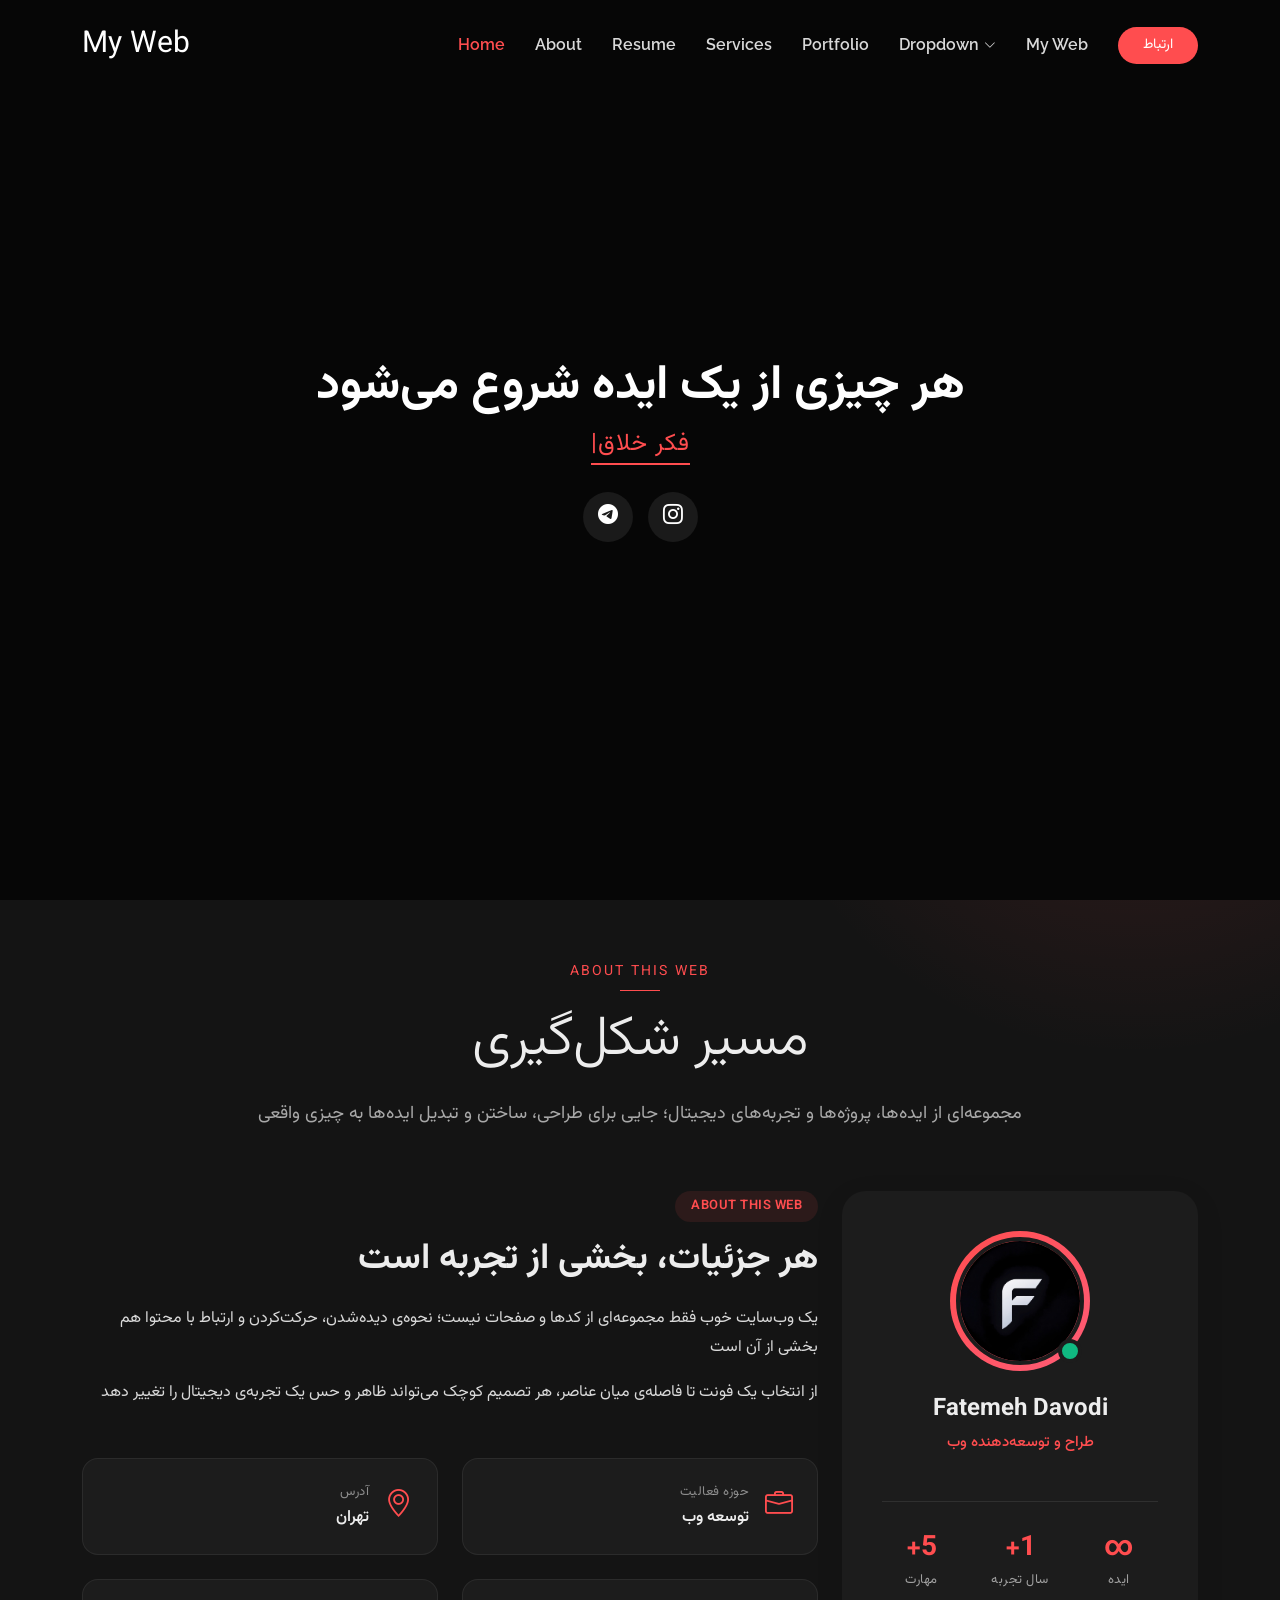
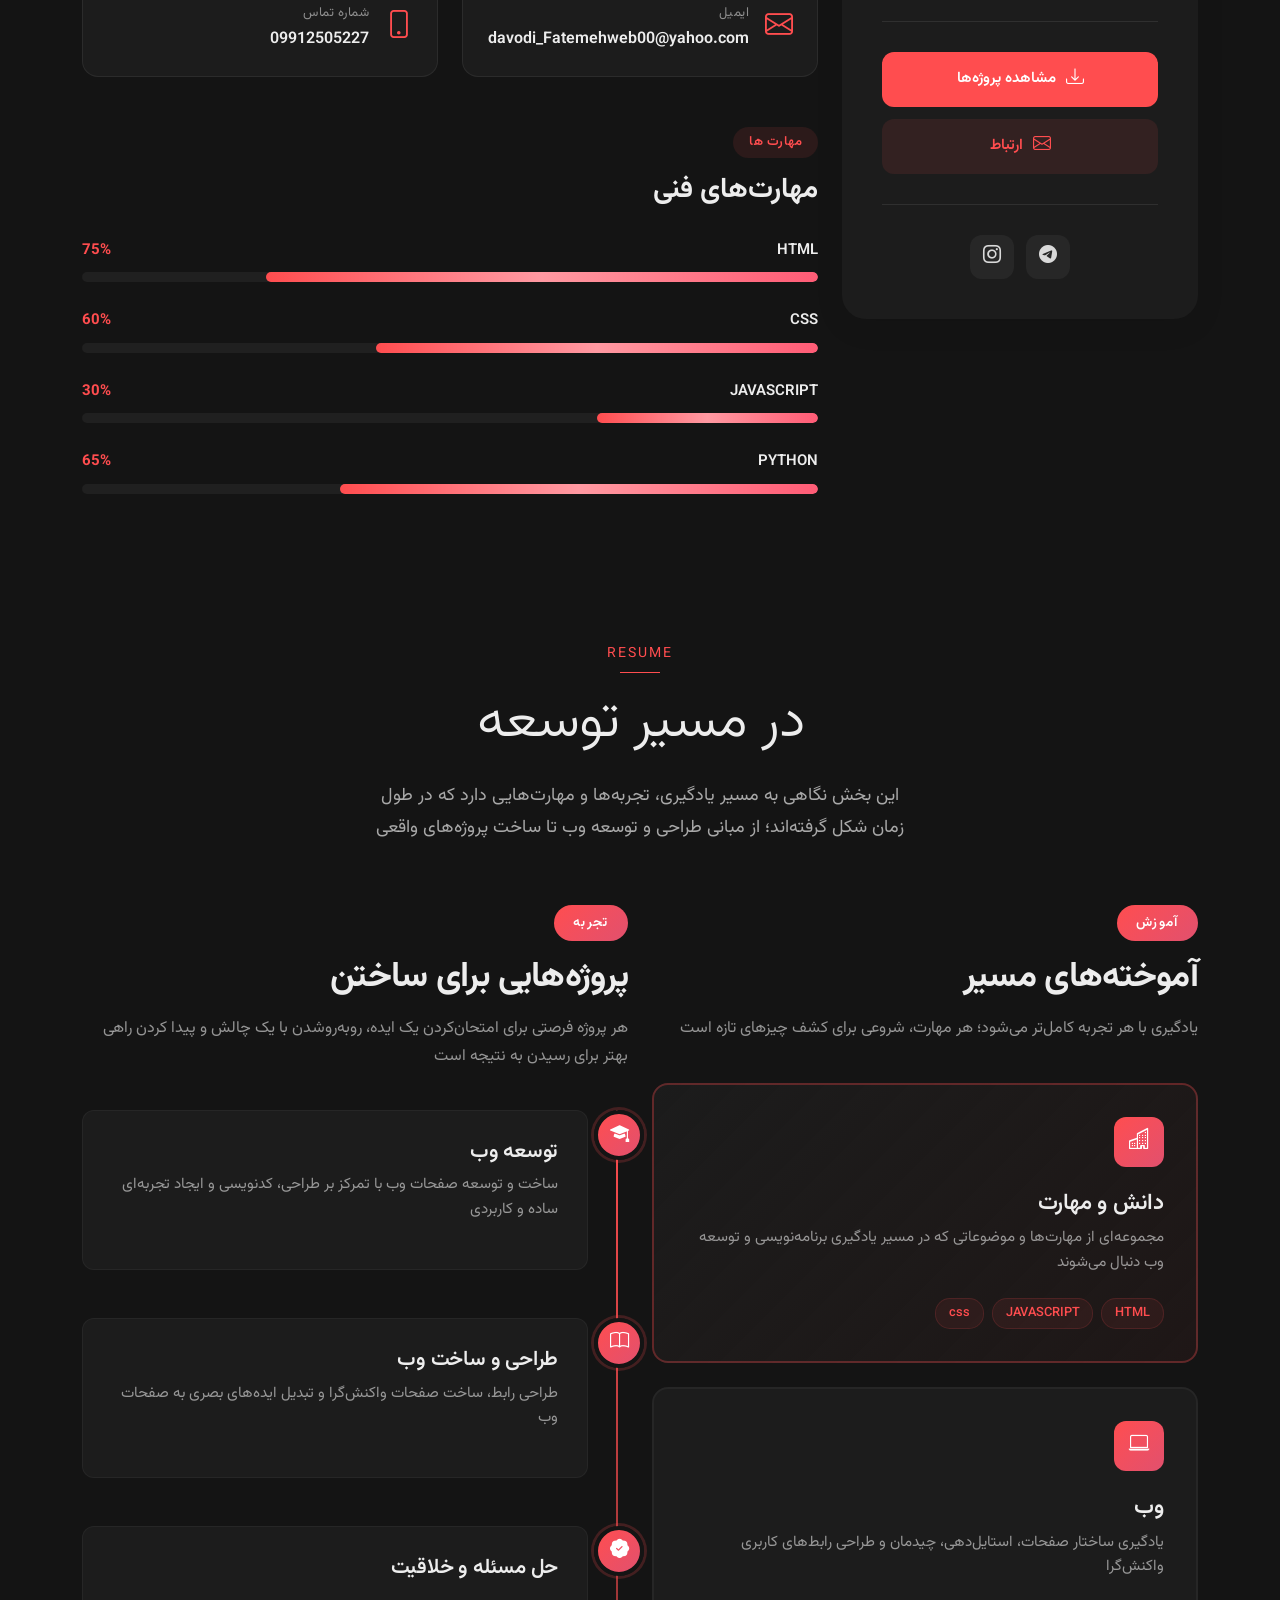
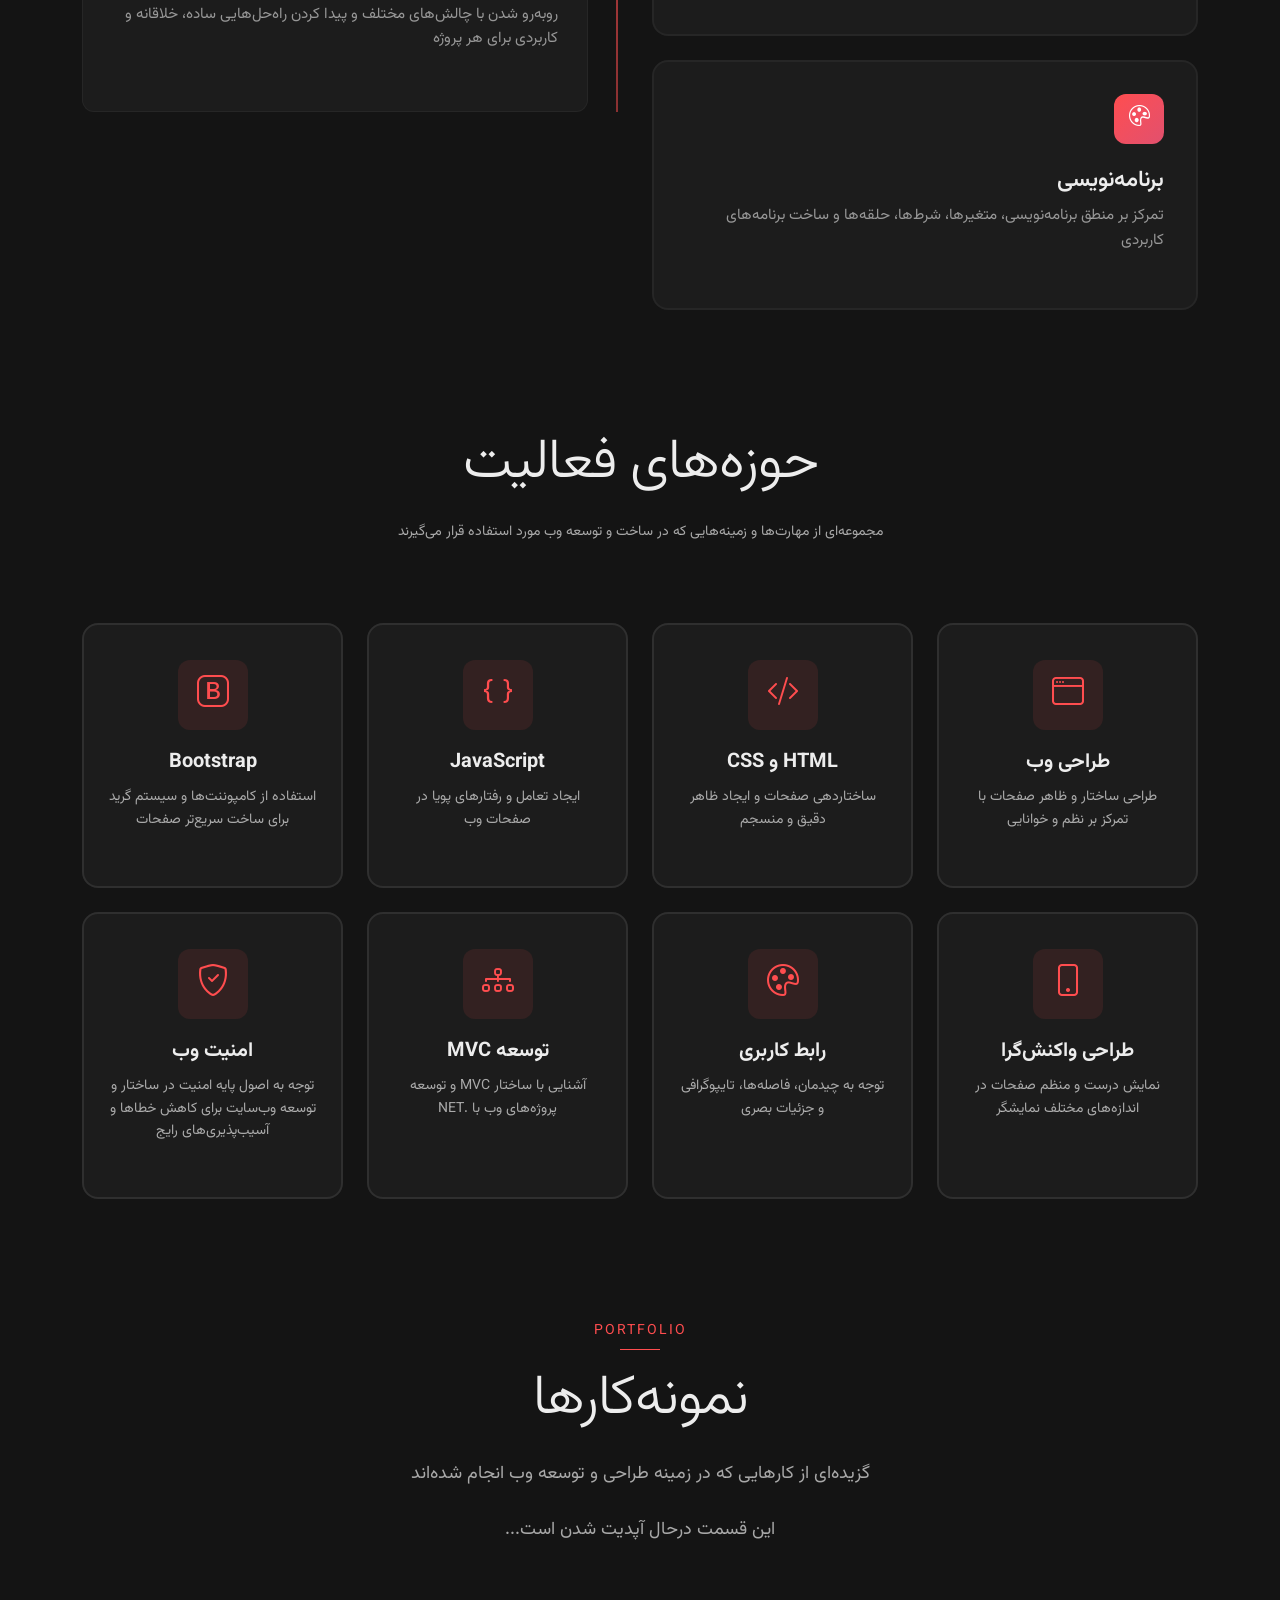
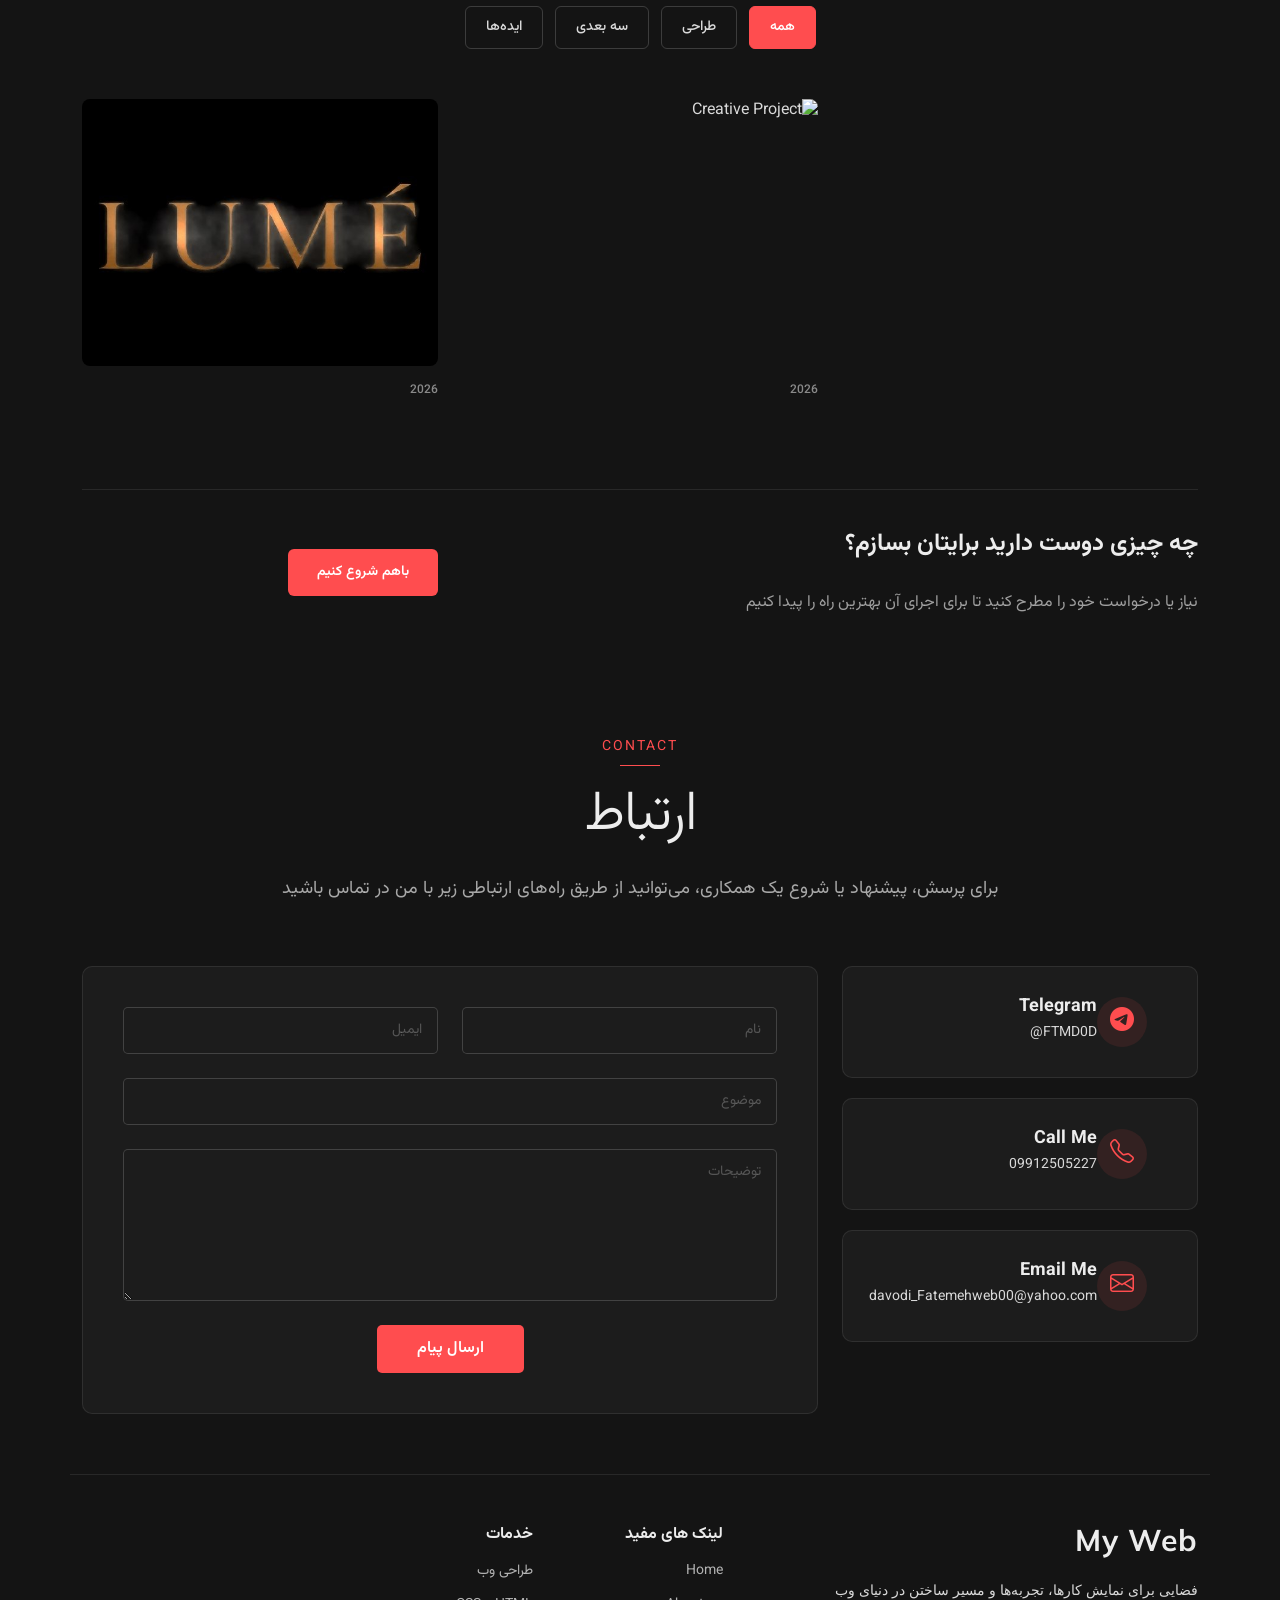
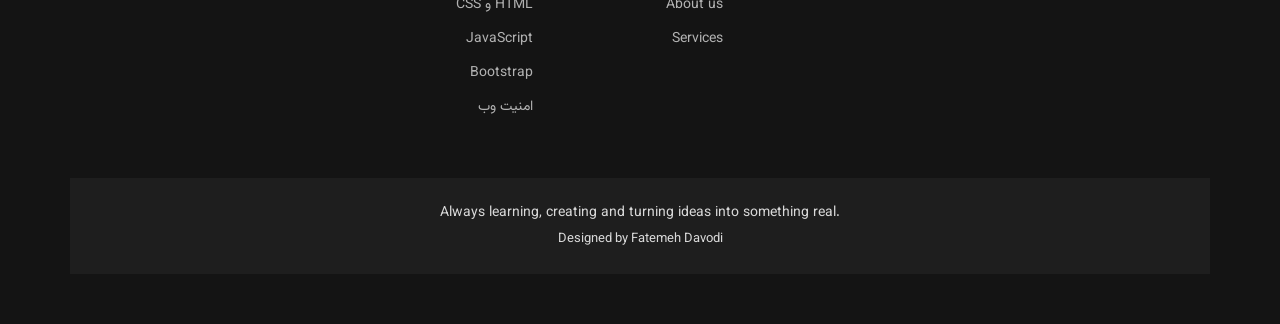
==== commit 32d53588: "Add files via upload" ====
--- a/index.html
+++ b/index.html
@@ -4,7 +4,7 @@
 <head>
   <meta charset="utf-8">
   <meta content="width=device-width, initial-scale=1.0" name="viewport">
-  <title>Index - Craftivo Bootstrap Template</title>
+  <title>My web</title>
   <meta name="description" content="">
   <meta name="keywords" content="">
 <link rel="preconnect" href="https://fonts.googleapis.com">
@@ -63,13 +63,13 @@
               <li><a href="lume.html">LUMÉ Jewelry</a></li>
                 <ul>
                   <li><a href="lume.html">LUMÉ Jewelry</a></li>
-                  <li><a href="#">Deep Dropdown 2</a></li>
+                  <li><a href="grillio.html">GRILLIO</a></li>
                   <li><a href="#">Deep Dropdown 3</a></li>
                   <li><a href="#">Deep Dropdown 4</a></li>
                   <li><a href="#">Deep Dropdown 5</a></li>
                 </ul>
               </li>
-              <li><a href="#">Dropdown 2</a></li>
+              <li><a href="grillio.html">GRILLIO</a></li>
               <li><a href="#">Dropdown 3</a></li>
               <li><a href="#">Dropdown 4</a></li>
             </ul>
@@ -493,7 +493,7 @@
           <ul class="portfolio-filters isotope-filters" data-aos="fade-up" data-aos-delay="200">
             <li data-filter="*" class="filter-active">همه</li>
             <li data-filter=".filter-creative">طراحی</li>
-            <li data-filter=".filter-digital">وب</li>
+            <li data-filter=".filter-digital">سه بعدی</li>
             <li data-filter=".filter-strategy">ایده‌ها</li>
           </ul>
 
@@ -520,6 +520,36 @@
                 </div>
               </div>
             </div>
+
+<!-- GRILLIO Project -->
+<div class="col-lg-4 col-md-6 portfolio-item isotope-item filter-creative filter-digital">
+  <div class="portfolio-card">
+    <div class="portfolio-image-container">
+
+       <img src="assets/img/logo.jpg.jpeg" alt="Creative Project" class="img-fluid" loading="lazy">
+
+      <div class="portfolio-overlay">
+        <div class="portfolio-info">
+          <span class="project-category">Web Design & 3D</span>
+          <h4>GRILLIO Burger Experience</h4>
+        </div>
+
+        <div class="portfolio-actions">
+          <a href="grillio.html" class="portfolio-details">
+            <i class="bi bi-arrow-right"></i>
+          </a>
+        </div>
+      </div>
+
+    </div>
+
+    <div class="portfolio-meta">
+      <div class="project-year">2026</div>
+    </div>
+
+  </div>
+</div>
+<!-- End GRILLIO Project -->
 
         </div>
 
